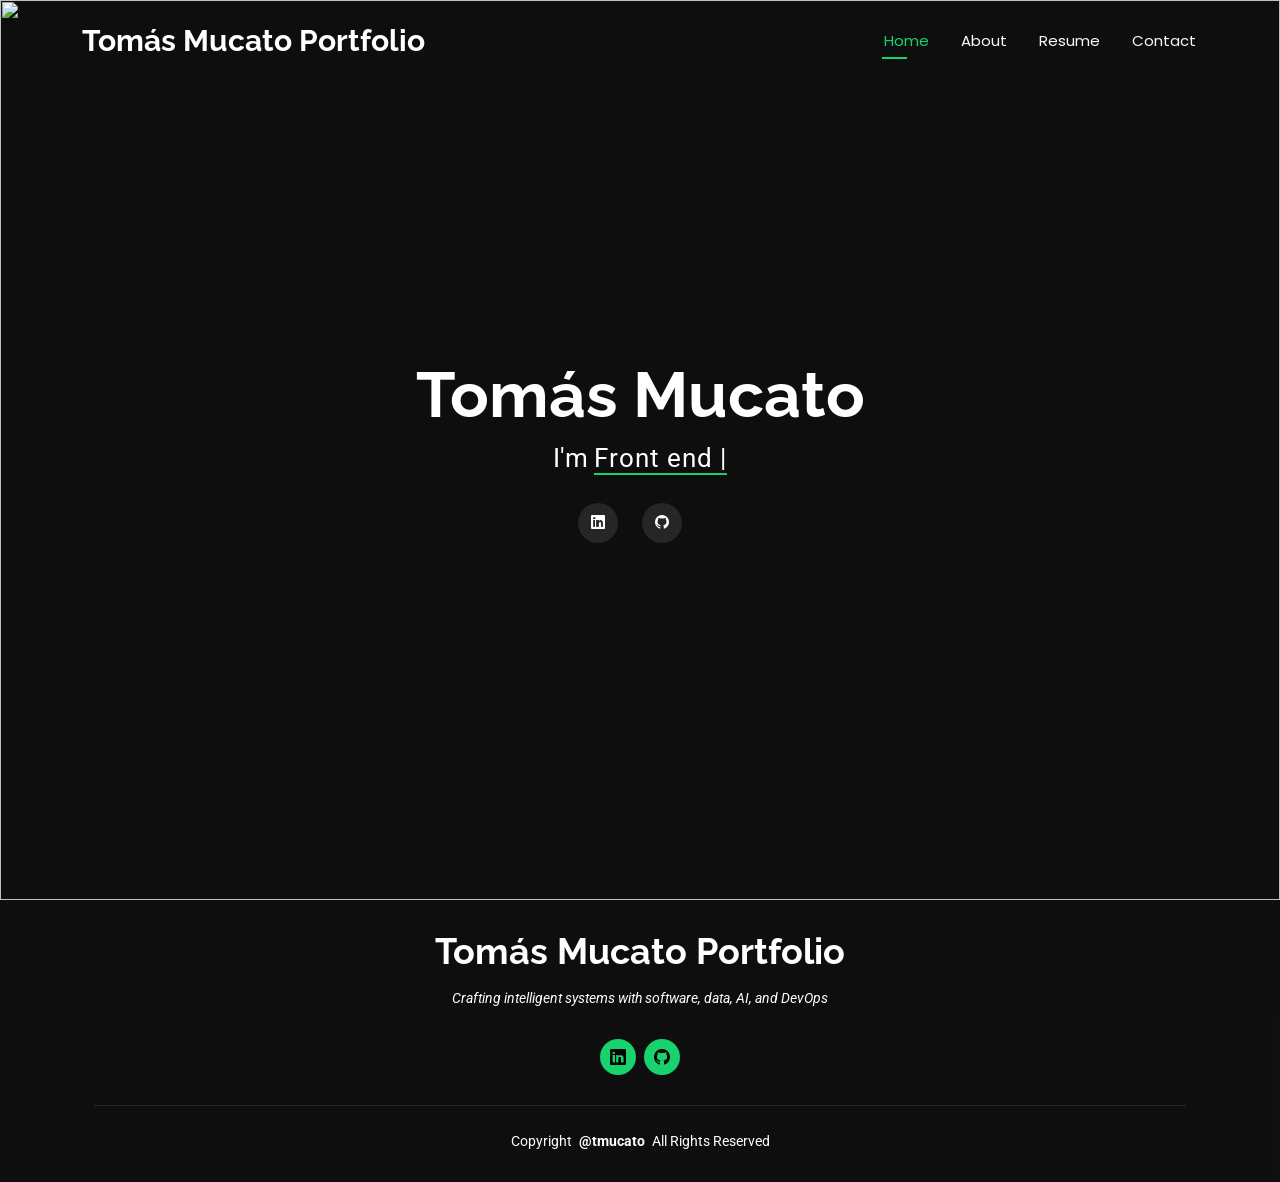
==== index.html @ 00f60d34 "firtcommit tmucato portifolio" ====
<!DOCTYPE html>
<html lang="en">

<head>
  <meta charset="utf-8">
  <meta content="width=device-width, initial-scale=1.0" name="viewport">
  <title>Tomás Mucato Portfolio</title>
  <meta name="description" content="">
  <meta name="keywords" content="">

  
  <link href="assets/img/favicon.png" rel="icon">
  <link href="assets/img/apple-touch-icon.png" rel="apple-touch-icon">

  <!-- Fonts -->
  <link href="https://fonts.googleapis.com" rel="preconnect">
  <link href="https://fonts.gstatic.com" rel="preconnect" crossorigin>
  <link href="https://fonts.googleapis.com/css2?family=Roboto:ital,wght@0,100;0,300;0,400;0,500;0,700;0,900;1,100;1,300;1,400;1,500;1,700;1,900&family=Poppins:ital,wght@0,100;0,200;0,300;0,400;0,500;0,600;0,700;0,800;0,900;1,100;1,200;1,300;1,400;1,500;1,600;1,700;1,800;1,900&family=Raleway:ital,wght@0,100;0,200;0,300;0,400;0,500;0,600;0,700;0,800;0,900;1,100;1,200;1,300;1,400;1,500;1,600;1,700;1,800;1,900&display=swap" rel="stylesheet">

  
  <link href="assets/vendor/bootstrap/css/bootstrap.min.css" rel="stylesheet">
  <link href="assets/vendor/bootstrap-icons/bootstrap-icons.css" rel="stylesheet">
  <link href="assets/vendor/aos/aos.css" rel="stylesheet">
  <link href="assets/vendor/swiper/swiper-bundle.min.css" rel="stylesheet">
  <link href="assets/vendor/glightbox/css/glightbox.min.css" rel="stylesheet">

  
  <link href="assets/css/main.css" rel="stylesheet">

</head>

<body class="index-page">

  <header id="header" class="header d-flex align-items-center fixed-top">
    <div class="container-fluid container-xl position-relative d-flex align-items-center justify-content-between">

      <a href="index.html" class="logo d-flex align-items-center">
        
        <h1 class="sitename">Tomás Mucato Portfolio</h1>
      </a>

      <nav id="navmenu" class="navmenu">
        <ul>
          <li><a href="index.html" class="active">Home</a></li>
          <li><a href="about.html">About</a></li>
          <li><a href="resume.html">Resume</a></li>
          
          <li><a href="contact.html">Contact</a></li>
        </ul>
        <i class="mobile-nav-toggle d-xl-none bi bi-list"></i>
      </nav>

    </div>
  </header>

  <main class="main">

    <section id="hero" class="hero section dark-background">

      <img src="assets/img/hero-bg.jpg" alt="" data-aos="fade-in">

      <div class="container text-center" data-aos="zoom-out" data-aos-delay="100">
        <h2>Tomás Mucato</h2>
        <p>I'm <span class="typed" data-typed-items="Front end Developer,Software and Data Engineer, Data Analyst, AI and ML Engineer"></span><span class="typed-cursor typed-cursor--blink"></span></p>
        <div class="social-links">
          <a href="https://www.linkedin.com/in/tomas-mucato-898075a0/"><i class="bi bi-linkedin"></i></a>
          <a href="https://github.com/tmucato"><i class="bi bi-github"></i></a>
        </div>
      </div>

    </section>

  </main>

  <footer id="footer" class="footer dark-background">
    <div class="container">
      <h3 class="sitename">Tomás Mucato Portfolio</h3>
      <p>Crafting intelligent systems with software, data, AI, and DevOps</p>
      <div class="social-links d-flex justify-content-center">
        <a href="https://www.linkedin.com/in/tomas-mucato-898075a0/"><i class="bi bi-linkedin"></i></a>
        <a href="https://github.com/tmucato"><i class="bi bi-github"></i></a>
      </div>
      <div class="container">
        <div class="copyright">
          <span>Copyright</span> <strong class="px-1 sitename">@tmucato</strong> <span>All Rights Reserved</span>
        </div>
      </div>
    </div>
  </footer>

  
  <a href="#" id="scroll-top" class="scroll-top d-flex align-items-center justify-content-center"><i class="bi bi-arrow-up-short"></i></a>

  
  <div id="preloader"></div>

  
  <script src="assets/vendor/bootstrap/js/bootstrap.bundle.min.js"></script>
  <script src="assets/vendor/php-email-form/validate.js"></script>
  <script src="assets/vendor/aos/aos.js"></script>
  <script src="assets/vendor/typed.js/typed.umd.js"></script>
  <script src="assets/vendor/purecounter/purecounter_vanilla.js"></script>
  <script src="assets/vendor/waypoints/noframework.waypoints.js"></script>
  <script src="assets/vendor/swiper/swiper-bundle.min.js"></script>
  <script src="assets/vendor/glightbox/js/glightbox.min.js"></script>
  <script src="assets/vendor/imagesloaded/imagesloaded.pkgd.min.js"></script>
  <script src="assets/vendor/isotope-layout/isotope.pkgd.min.js"></script>

  
  <script src="assets/js/main.js"></script>

</body>

</html>
---- assets/css/main.css ----
/* Fonts */
:root {
  --default-font: "Roboto",  system-ui, -apple-system, "Segoe UI", Roboto, "Helvetica Neue", Arial, "Noto Sans", "Liberation Sans", sans-serif, "Apple Color Emoji", "Segoe UI Emoji", "Segoe UI Symbol", "Noto Color Emoji";
  --heading-font: "Raleway",  sans-serif;
  --nav-font: "Poppins",  sans-serif;
}

 
:root { 
  --background-color: #000000;
  --default-color: #fafafa;
  --heading-color: #ffffff;
  --accent-color: #18d26e;
  --surface-color: #1a1a1a;
  --contrast-color: #000000;
}

 
:root {
  --nav-color: #fafafa;
  --nav-hover-color: #18d26e;
  --nav-mobile-background-color: #1a1a1a;
  --nav-dropdown-background-color: #1a1a1a;
  --nav-dropdown-color: #fafafa;
  --nav-dropdown-hover-color: #18d26e;
}

 

.light-background {
  --background-color: #1a1a1a;
  --surface-color: #343434;
}

.dark-background {
  --background-color: rgba(15, 15, 15, 0.975);
  --default-color: #ffffff;
  --heading-color: #ffffff;
  --surface-color: #292929f9;
  --contrast-color: #000000;
}

 
:root {
  scroll-behavior: smooth;
}

 
body {
  color: var(--default-color);
  background-color: var(--background-color);
  font-family: var(--default-font);
}

a {
  color: var(--accent-color);
  text-decoration: none;
  transition: 0.3s;
}

a:hover {
  color: color-mix(in srgb, var(--accent-color), transparent 25%);
  text-decoration: none;
}

h1,
h2,
h3,
h4,
h5,
h6 {
  color: var(--heading-color);
  font-family: var(--heading-font);
}

 
.php-email-form .error-message {
  display: none;
  background: #df1529;
  color: #ffffff;
  text-align: left;
  padding: 15px;
  margin-bottom: 24px;
  font-weight: 600;
}

.php-email-form .sent-message {
  display: none;
  color: #ffffff;
  background: #059652;
  text-align: center;
  padding: 15px;
  margin-bottom: 24px;
  font-weight: 600;
}

.php-email-form .loading {
  display: none;
  background: var(--surface-color);
  text-align: center;
  padding: 15px;
  margin-bottom: 24px;
}

.php-email-form .loading:before {
  content: "";
  display: inline-block;
  border-radius: 50%;
  width: 24px;
  height: 24px;
  margin: 0 10px -6px 0;
  border: 3px solid var(--accent-color);
  border-top-color: var(--surface-color);
  animation: php-email-form-loading 1s linear infinite;
}

@keyframes php-email-form-loading {
  0% {
    transform: rotate(0deg);
  }

  100% {
    transform: rotate(360deg);
  }
}

 
.header {
  --background-color: rgba(0, 0, 0, 0);
  color: var(--default-color);
  background-color: var(--background-color);
  padding: 15px 0;
  transition: all 0.5s;
  z-index: 997;
}

.header .logo {
  line-height: 1;
}

.header .logo img {
  max-height: 32px;
  margin-right: 8px;
}

.header .logo h1 {
  font-size: 30px;
  margin: 0;
  font-weight: 700;
  color: var(--heading-color);
}

.scrolled .header {
  box-shadow: 0px 0 18px rgba(0, 0, 0, 0.1);
}

 
.scrolled .header {
  --background-color: rgba(0, 0, 0, 0.8);
}

 
 
@media (min-width: 1200px) {
  .navmenu {
    padding: 0;
  }

  .navmenu ul {
    margin: 0;
    padding: 0;
    display: flex;
    list-style: none;
    align-items: center;
  }

  .navmenu li {
    position: relative;
  }

  .navmenu>ul>li {
    white-space: nowrap;
    padding: 15px 14px;
  }

  .navmenu>ul>li:last-child {
    padding-right: 0;
  }

  .navmenu a,
  .navmenu a:focus {
    color: var(--nav-color);
    font-size: 15px;
    padding: 0 2px;
    font-family: var(--nav-font);
    font-weight: 400;
    display: flex;
    align-items: center;
    justify-content: space-between;
    white-space: nowrap;
    transition: 0.3s;
    position: relative;
  }

  .navmenu a i,
  .navmenu a:focus i {
    font-size: 12px;
    line-height: 0;
    margin-left: 5px;
    transition: 0.3s;
  }

  .navmenu>ul>li>a:before {
    content: "";
    position: absolute;
    height: 2px;
    bottom: -6px;
    left: 0;
    background-color: var(--nav-hover-color);
    visibility: hidden;
    width: 0px;
    transition: all 0.3s ease-in-out 0s;
  }

  .navmenu a:hover:before,
  .navmenu li:hover>a:before,
  .navmenu .active:before {
    visibility: visible;
    width: 25px;
  }

  .navmenu li:hover>a,
  .navmenu .active,
  .navmenu .active:focus {
    color: var(--nav-hover-color);
  }

  .navmenu .dropdown ul {
    margin: 0;
    padding: 10px 0;
    background: var(--nav-dropdown-background-color);
    display: block;
    position: absolute;
    visibility: hidden;
    left: 14px;
    top: 130%;
    opacity: 0;
    transition: 0.3s;
    border-radius: 4px;
    z-index: 99;
    box-shadow: 0px 0px 30px rgba(0, 0, 0, 0.1);
  }

  .navmenu .dropdown ul li {
    min-width: 200px;
  }

  .navmenu .dropdown ul a {
    padding: 10px 20px;
    font-size: 15px;
    text-transform: none;
    color: var(--nav-dropdown-color);
  }

  .navmenu .dropdown ul a i {
    font-size: 12px;
  }

  .navmenu .dropdown ul a:hover,
  .navmenu .dropdown ul .active:hover,
  .navmenu .dropdown ul li:hover>a {
    color: var(--nav-dropdown-hover-color);
  }

  .navmenu .dropdown:hover>ul {
    opacity: 1;
    top: 100%;
    visibility: visible;
  }

  .navmenu .dropdown .dropdown ul {
    top: 0;
    left: -90%;
    visibility: hidden;
  }

  .navmenu .dropdown .dropdown:hover>ul {
    opacity: 1;
    top: 0;
    left: -100%;
    visibility: visible;
  }
}

 
@media (max-width: 1199px) {
  .mobile-nav-toggle {
    color: var(--nav-color);
    font-size: 28px;
    line-height: 0;
    margin-right: 10px;
    cursor: pointer;
    transition: color 0.3s;
  }

  .navmenu {
    padding: 0;
    z-index: 9997;
  }

  .navmenu ul {
    display: none;
    list-style: none;
    position: absolute;
    inset: 60px 20px 20px 20px;
    padding: 10px 0;
    margin: 0;
    border-radius: 6px;
    background-color: var(--nav-mobile-background-color);
    border: 1px solid color-mix(in srgb, var(--default-color), transparent 90%);
    box-shadow: none;
    overflow-y: auto;
    transition: 0.3s;
    z-index: 9998;
  }

  .navmenu a,
  .navmenu a:focus {
    color: var(--nav-dropdown-color);
    padding: 10px 20px;
    font-family: var(--nav-font);
    font-size: 17px;
    font-weight: 500;
    display: flex;
    align-items: center;
    justify-content: space-between;
    white-space: nowrap;
    transition: 0.3s;
  }

  .navmenu a i,
  .navmenu a:focus i {
    font-size: 12px;
    line-height: 0;
    margin-left: 5px;
    width: 30px;
    height: 30px;
    display: flex;
    align-items: center;
    justify-content: center;
    border-radius: 50%;
    transition: 0.3s;
    background-color: color-mix(in srgb, var(--accent-color), transparent 90%);
  }

  .navmenu a i:hover,
  .navmenu a:focus i:hover {
    background-color: var(--accent-color);
    color: var(--contrast-color);
  }

  .navmenu a:hover,
  .navmenu .active,
  .navmenu .active:focus {
    color: var(--nav-dropdown-hover-color);
  }

  .navmenu .active i,
  .navmenu .active:focus i {
    background-color: var(--accent-color);
    color: var(--contrast-color);
    transform: rotate(180deg);
  }

  .navmenu .dropdown ul {
    position: static;
    display: none;
    z-index: 99;
    padding: 10px 0;
    margin: 10px 20px;
    background-color: var(--nav-dropdown-background-color);
    transition: all 0.5s ease-in-out;
  }

  .navmenu .dropdown ul ul {
    background-color: rgba(33, 37, 41, 0.1);
  }

  .navmenu .dropdown>.dropdown-active {
    display: block;
    background-color: rgba(33, 37, 41, 0.03);
  }

  .mobile-nav-active {
    overflow: hidden;
  }

  .mobile-nav-active .mobile-nav-toggle {
    color: #fff;
    position: absolute;
    font-size: 32px;
    top: 15px;
    right: 15px;
    margin-right: 0;
    z-index: 9999;
  }

  .mobile-nav-active .navmenu {
    position: fixed;
    overflow: hidden;
    inset: 0;
    background: rgba(33, 37, 41, 0.8);
    transition: 0.3s;
  }

  .mobile-nav-active .navmenu>ul {
    display: block;
  }
}

 
.footer {
  color: var(--default-color);
  background-color: var(--background-color);
  font-size: 14px;
  text-align: center;
  padding: 30px 0;
  position: relative;
}

.footer h3 {
  font-size: 36px;
  font-weight: 700;
  position: relative;
  padding: 0;
  margin: 0 0 15px 0;
}

.footer p {
  font-size: 15;
  font-style: italic;
  padding: 0;
  margin: 0 0 30px 0;
}

.footer .social-links {
  margin: 0 0 30px 0;
}

.footer .social-links a {
  font-size: 16px;
  display: flex;
  align-items: center;
  justify-content: center;
  background: var(--accent-color);
  color: var(--contrast-color);
  line-height: 1;
  margin: 0 4px;
  border-radius: 50%;
  text-align: center;
  width: 36px;
  height: 36px;
  transition: 0.3s;
}

.footer .social-links a:hover {
  background: color-mix(in srgb, var(--accent-color), transparent 20%);
  text-decoration: none;
}

.footer .copyright {
  padding-top: 25px;
  border-top: 1px solid color-mix(in srgb, var(--default-color), transparent 90%);
}

.footer .credits {
  font-size: 13px;
  padding-top: 5px;
}

 
#preloader {
  position: fixed;
  inset: 0;
  z-index: 999999;
  overflow: hidden;
  background: var(--background-color);
  transition: all 0.6s ease-out;
}

#preloader:before {
  content: "";
  position: fixed;
  top: calc(50% - 30px);
  left: calc(50% - 30px);
  border: 6px solid #ffffff;
  border-color: var(--accent-color) transparent var(--accent-color) transparent;
  border-radius: 50%;
  width: 60px;
  height: 60px;
  animation: animate-preloader 1.5s linear infinite;
}

@keyframes animate-preloader {
  0% {
    transform: rotate(0deg);
  }

  100% {
    transform: rotate(360deg);
  }
}

 
.scroll-top {
  position: fixed;
  visibility: hidden;
  opacity: 0;
  right: 15px;
  bottom: -15px;
  z-index: 99999;
  background-color: var(--accent-color);
  width: 44px;
  height: 44px;
  border-radius: 50px;
  transition: all 0.4s;
}

.scroll-top i {
  font-size: 24px;
  color: var(--contrast-color);
  line-height: 0;
}

.scroll-top:hover {
  background-color: color-mix(in srgb, var(--accent-color), transparent 20%);
  color: var(--contrast-color);
}

.scroll-top.active {
  visibility: visible;
  opacity: 1;
  bottom: 15px;
}

 
@media screen and (max-width: 768px) {
  [data-aos-delay] {
    transition-delay: 0 !important;
  }
}

 
.page-title {
  color: var(--default-color);
  background-color: var(--background-color);
  position: relative;
}

.page-title .heading {
  padding: 160px 0 80px 0;
  border-top: 1px solid color-mix(in srgb, var(--default-color), transparent 90%);
}

.page-title .heading h1 {
  font-size: 38px;
  font-weight: 700;
}

.page-title nav {
  background-color: color-mix(in srgb, var(--default-color), transparent 90%);
  padding: 20px 0;
}

.page-title nav ol {
  display: flex;
  flex-wrap: wrap;
  list-style: none;
  margin: 0;
  font-size: 16px;
  font-weight: 600;
}

.page-title nav ol li+li {
  padding-left: 10px;
}

.page-title nav ol li+li::before {
  content: "/";
  display: inline-block;
  padding-right: 10px;
  color: color-mix(in srgb, var(--default-color), transparent 70%);
}

 
section,
.section {
  color: var(--default-color);
  background-color: var(--background-color);
  padding: 60px 0;
  scroll-margin-top: 100px;
  overflow: clip;
}

@media (max-width: 1199px) {

  section,
  .section {
    scroll-margin-top: 66px;
  }
}

 
.section-title {
  padding-bottom: 60px;
  position: relative;
}

.section-title h2 {
  font-size: 14px;
  font-weight: 500;
  padding: 0;
  line-height: 1px;
  margin: 0;
  letter-spacing: 1.5px;
  text-transform: uppercase;
  color: color-mix(in srgb, var(--default-color), transparent 50%);
  position: relative;
}

.section-title h2::after {
  content: "";
  width: 120px;
  height: 1px;
  display: inline-block;
  background: var(--accent-color);
  margin: 4px 10px;
}

.section-title div {
  color: var(--heading-color);
  margin: 0;
  margin: 0;
  font-size: 28px;
  font-weight: 700;
  text-transform: uppercase;
  font-family: var(--heading-font);
}

 
.hero {
  width: 100%;
  min-height: 100vh;
  position: relative;
  padding: 80px 0;
  display: flex;
  align-items: center;
  justify-content: center;
}

.hero img {
  position: absolute;
  inset: 0;
  display: block;
  width: 100%;
  height: 100%;
  object-fit: cover;
  z-index: 1;
}

.hero .container {
  position: relative;
  z-index: 3;
}

.hero h2 {
  margin: 0;
  font-size: 64px;
  font-weight: 700;
}

.hero p {
  margin: 5px 0 0 0;
  font-size: 26px;
}

.hero p span {
  letter-spacing: 1px;
  border-bottom: 2px solid var(--accent-color);
}

.hero .social-links {
  margin-top: 25px;
}

.hero .social-links a {
  background-color: color-mix(in srgb, var(--default-color), transparent 90%);
  color: var(--default-color);
  font-size: 14px;
  width: 40px;
  height: 40px;
  border-radius: 50px;
  display: inline-flex;
  align-items: center;
  justify-content: center;
  margin-right: 20px;
  transition: 0.3s;
}

.hero .social-links a:hover {
  background-color: var(--accent-color);
}

@media (max-width: 768px) {
  .hero h2 {
    font-size: 32px;
  }

  .hero p {
    font-size: 20px;
  }
}

 
.about .content h2 {
  font-weight: 700;
  font-size: 24px;
}

.about .content ul {
  list-style: none;
  padding: 0;
}

.about .content ul li {
  margin-bottom: 20px;
  display: flex;
  align-items: center;
}

.about .content ul strong {
  margin-right: 10px;
}

.about .content ul i {
  font-size: 16px;
  margin-right: 5px;
  color: var(--accent-color);
  line-height: 0;
}

 
.stats i {
  background-color: var(--surface-color);
  color: var(--accent-color);
  box-shadow: 0px 2px 25px rgba(0, 0, 0, 0.1);
  width: 54px;
  height: 54px;
  font-size: 24px;
  border-radius: 50px;
  border: 2px solid var(--background-color);
  display: inline-flex;
  align-items: center;
  justify-content: center;
  position: relative;
  z-index: 1;
}

.stats .stats-item {
  background-color: var(--surface-color);
  margin-top: -27px;
  padding: 30px 30px 25px 30px;
  width: 100%;
  position: relative;
  text-align: center;
  box-shadow: 0px 2px 35px rgba(0, 0, 0, 0.1);
  border-radius: 4px;
  z-index: 0;
}

.stats .stats-item span {
  font-size: 36px;
  display: block;
  font-weight: 700;
  color: color-mix(in srgb, var(--default-color), transparent 20%);
}

.stats .stats-item p {
  padding: 0;
  margin: 0;
  font-family: var(--heading-font);
  font-size: 16px;
}

 
.skills .progress {
  height: 60px;
  display: block;
  background: none;
  border-radius: 0;
}

.skills .progress .skill {
  color: var(--heading-color);
  padding: 0;
  margin: 0 0 6px 0;
  text-transform: uppercase;
  display: block;
  font-weight: 600;
  font-family: var(--heading-font);
}

.skills .progress .skill .val {
  float: right;
  font-style: normal;
}

.skills .progress-bar-wrap {
  background: color-mix(in srgb, var(--default-color), transparent 90%);
  height: 10px;
}

.skills .progress-bar {
  width: 1px;
  height: 10px;
  transition: 0.9s;
  background-color: var(--accent-color);
}

 
.interests .features-item {
  background-color: var(--surface-color);
  display: flex;
  align-items: center;
  padding: 20px;
  transition: 0.3s;
  border: 1px solid color-mix(in srgb, var(--default-color), transparent 90%);
  position: relative;
}

.interests .features-item i {
  font-size: 32px;
  padding-right: 10px;
  line-height: 0;
}

.interests .features-item h3 {
  font-weight: 700;
  margin: 0;
  padding: 0;
  line-height: 1;
  font-size: 16px;
}

.interests .features-item h3 a {
  color: var(--heading-color);
  transition: 0.3s;
}

.interests .features-item:hover {
  border-color: var(--accent-color);
}

.interests .features-item:hover h3 a {
  color: var(--accent-color);
}

 
.testimonials .testimonials-carousel,
.testimonials .testimonials-slider {
  overflow: hidden;
}

.testimonials .testimonial-item {
  box-sizing: content-box;
  min-height: 320px;
}

.testimonials .testimonial-item .testimonial-img {
  width: 90px;
  border-radius: 50%;
  margin: -40px 0 0 40px;
  position: relative;
  z-index: 2;
  border: 6px solid var(--background-color);
}

.testimonials .testimonial-item h3 {
  font-size: 18px;
  font-weight: bold;
  margin: 10px 0 5px 45px;
}

.testimonials .testimonial-item h4 {
  font-size: 14px;
  color: color-mix(in srgb, var(--default-color), transparent 20%);
  margin: 0 0 0 45px;
}

.testimonials .testimonial-item .quote-icon-left,
.testimonials .testimonial-item .quote-icon-right {
  color: color-mix(in srgb, var(--accent-color), transparent 50%);
  font-size: 26px;
  line-height: 0;
}

.testimonials .testimonial-item .quote-icon-left {
  display: inline-block;
  left: -5px;
  position: relative;
}

.testimonials .testimonial-item .quote-icon-right {
  display: inline-block;
  right: -5px;
  position: relative;
  top: 10px;
  transform: scale(-1, -1);
}

.testimonials .testimonial-item p {
  font-style: italic;
  margin: 0 15px 0 15px;
  padding: 20px 20px 60px 20px;
  background: var(--surface-color);
  border-radius: 6px;
  position: relative;
  z-index: 1;
}

.testimonials .swiper-wrapper {
  height: auto;
}

.testimonials .swiper-pagination {
  margin-top: 20px;
  position: relative;
}

.testimonials .swiper-pagination .swiper-pagination-bullet {
  width: 12px;
  height: 12px;
  background-color: var(--background-color);
  opacity: 1;
  border: 1px solid var(--accent-color);
}

.testimonials .swiper-pagination .swiper-pagination-bullet-active {
  background-color: var(--accent-color);
}

 
.resume .resume-title {
  color: var(--heading-color);
  font-size: 26px;
  font-weight: 700;
  margin-top: 20px;
  margin-bottom: 20px;
}

.resume .resume-item {
  padding: 0 0 20px 20px;
  margin-top: -2px;
  border-left: 2px solid var(--accent-color);
  position: relative;
}

.resume .resume-item h4 {
  line-height: 18px;
  font-size: 18px;
  font-weight: 600;
  text-transform: uppercase;
  color: color-mix(in srgb, var(--default-color), transparent 20%);
  margin-bottom: 10px;
}

.resume .resume-item h5 {
  font-size: 16px;
  padding: 5px 15px;
  display: inline-block;
  font-weight: 600;
  margin-bottom: 10px;
}

.resume .resume-item ul {
  padding-left: 20px;
}

.resume .resume-item ul li {
  padding-bottom: 10px;
}

.resume .resume-item:last-child {
  padding-bottom: 0;
}

.resume .resume-item::before {
  content: "";
  position: absolute;
  width: 16px;
  height: 16px;
  border-radius: 50px;
  left: -9px;
  top: 0;
  background: var(--background-color);
  border: 2px solid var(--accent-color);
}

 
.services .service-item {
  background-color: var(--surface-color);
  text-align: center;
  padding: 80px 20px;
  transition: all ease-in-out 0.3s;
  height: 100%;
}

.services .service-item .icon {
  margin: 0 auto;
  width: 64px;
  height: 64px;
  background: var(--accent-color);
  border-radius: 4px;
  display: flex;
  align-items: center;
  justify-content: center;
  margin-bottom: 20px;
  transition: 0.3s;
  transform-style: preserve-3d;
}

.services .service-item .icon i {
  color: var(--contrast-color);
  font-size: 28px;
  transition: ease-in-out 0.3s;
}

.services .service-item .icon::before {
  position: absolute;
  content: "";
  left: -8px;
  top: -8px;
  height: 100%;
  width: 100%;
  background: color-mix(in srgb, var(--accent-color), transparent 80%);
  border-radius: 5px;
  transition: all 0.3s ease-out 0s;
  transform: translateZ(-1px);
}

.services .service-item h3 {
  font-weight: 700;
  margin: 10px 0 15px 0;
  font-size: 22px;
}

.services .service-item p {
  line-height: 24px;
  font-size: 14px;
  margin-bottom: 0;
}

.services .service-item:hover {
  background: var(--accent-color);
  border-color: var(--accent-color);
}

.services .service-item:hover .icon {
  background: var(--surface-color);
}

.services .service-item:hover .icon i {
  color: var(--accent-color);
}

.services .service-item:hover .icon::before {
  background: color-mix(in srgb, var(--background-color), transparent 70%);
}

.services .service-item:hover h3,
.services .service-item:hover p {
  color: var(--contrast-color);
}

 
.service-details .services-list {
  background-color: var(--surface-color);
  padding: 10px 30px;
  border: 1px solid color-mix(in srgb, var(--default-color), transparent 90%);
  margin-bottom: 20px;
}

.service-details .services-list a {
  display: block;
  line-height: 1;
  padding: 8px 0 8px 15px;
  border-left: 3px solid color-mix(in srgb, var(--default-color), transparent 70%);
  margin: 20px 0;
  color: color-mix(in srgb, var(--default-color), transparent 20%);
  transition: 0.3s;
}

.service-details .services-list a.active {
  color: var(--heading-color);
  font-weight: 700;
  border-color: var(--accent-color);
}

.service-details .services-list a:hover {
  border-color: var(--accent-color);
}

.service-details .services-img {
  margin-bottom: 20px;
}

.service-details h3 {
  font-size: 26px;
  font-weight: 700;
}

.service-details h4 {
  font-size: 20px;
  font-weight: 700;
}

.service-details p {
  font-size: 15px;
}

.service-details ul {
  list-style: none;
  padding: 0;
  font-size: 15px;
}

.service-details ul li {
  padding: 5px 0;
  display: flex;
  align-items: center;
}

.service-details ul i {
  font-size: 20px;
  margin-right: 8px;
  color: var(--accent-color);
}

 
.portfolio .portfolio-filters {
  padding: 0;
  margin: 0 auto 20px auto;
  list-style: none;
  text-align: center;
}

.portfolio .portfolio-filters li {
  cursor: pointer;
  display: inline-block;
  padding: 0;
  font-size: 18px;
  font-weight: 500;
  margin: 0 10px;
  line-height: 1;
  margin-bottom: 5px;
  transition: all 0.3s ease-in-out;
}

.portfolio .portfolio-filters li:hover,
.portfolio .portfolio-filters li.filter-active {
  color: var(--accent-color);
}

.portfolio .portfolio-filters li:first-child {
  margin-left: 0;
}

.portfolio .portfolio-filters li:last-child {
  margin-right: 0;
}

@media (max-width: 575px) {
  .portfolio .portfolio-filters li {
    font-size: 14px;
    margin: 0 5px;
  }
}

.portfolio .portfolio-content {
  position: relative;
  overflow: hidden;
}

.portfolio .portfolio-content img {
  transition: 0.3s;
}

.portfolio .portfolio-content .portfolio-info {
  opacity: 0;
  position: absolute;
  inset: 0;
  z-index: 3;
  transition: all ease-in-out 0.3s;
  background: rgba(0, 0, 0, 0.6);
  padding: 15px;
}

.portfolio .portfolio-content .portfolio-info h4 {
  font-size: 14px;
  padding: 5px 10px;
  font-weight: 400;
  color: #ffffff;
  display: inline-block;
  background-color: var(--accent-color);
}

.portfolio .portfolio-content .portfolio-info p {
  position: absolute;
  bottom: 10px;
  text-align: center;
  display: inline-block;
  left: 0;
  right: 0;
  font-size: 16px;
  font-weight: 600;
  color: rgba(255, 255, 255, 0.8);
}

.portfolio .portfolio-content .portfolio-info .preview-link,
.portfolio .portfolio-content .portfolio-info .details-link {
  position: absolute;
  left: calc(50% - 40px);
  font-size: 26px;
  top: calc(50% - 14px);
  color: #fff;
  transition: 0.3s;
  line-height: 1.2;
}

.portfolio .portfolio-content .portfolio-info .preview-link:hover,
.portfolio .portfolio-content .portfolio-info .details-link:hover {
  color: var(--accent-color);
}

.portfolio .portfolio-content .portfolio-info .details-link {
  left: 50%;
  font-size: 34px;
  line-height: 0;
}

.portfolio .portfolio-content:hover .portfolio-info {
  opacity: 1;
}

.portfolio .portfolio-content:hover img {
  transform: scale(1.1);
}

 
.portfolio-details .portfolio-details-slider img {
  width: 100%;
}

.portfolio-details .portfolio-details-slider .swiper-pagination {
  margin-top: 20px;
  position: relative;
}

.portfolio-details .portfolio-details-slider .swiper-pagination .swiper-pagination-bullet {
  width: 12px;
  height: 12px;
  background-color: color-mix(in srgb, var(--default-color), transparent 85%);
  opacity: 1;
}

.portfolio-details .portfolio-details-slider .swiper-pagination .swiper-pagination-bullet-active {
  background-color: var(--accent-color);
}

.portfolio-details .portfolio-info {
  background-color: var(--surface-color);
  padding: 30px;
  box-shadow: 0px 0 30px rgba(0, 0, 0, 0.1);
}

.portfolio-details .portfolio-info h3 {
  font-size: 22px;
  font-weight: 700;
  margin-bottom: 20px;
  padding-bottom: 20px;
  border-bottom: 1px solid color-mix(in srgb, var(--default-color), transparent 85%);
}

.portfolio-details .portfolio-info ul {
  list-style: none;
  padding: 0;
  font-size: 15px;
}

.portfolio-details .portfolio-info ul li+li {
  margin-top: 10px;
}

.portfolio-details .portfolio-description {
  padding-top: 30px;
}

.portfolio-details .portfolio-description h2 {
  font-size: 26px;
  font-weight: 700;
  margin-bottom: 20px;
}

.portfolio-details .portfolio-description p {
  padding: 0;
  color: color-mix(in srgb, var(--default-color), transparent 30%);
}

 
.starter-section {
  
}

 
.contact .info-item {
  box-shadow: 0px 0px 20px rgba(0, 0, 0, 0.1);
  padding: 20px 30px;
}

.contact .info-item .icon {
  color: var(--contrast-color);
  background-color: var(--accent-color);
  width: 56px;
  height: 56px;
  font-size: 24px;
  display: flex;
  justify-content: center;
  align-items: center;
  transition: all 0.3s ease-in-out;
  border-radius: 50%;
  margin-right: 15px;
}

.contact .info-item h3 {
  font-size: 18px;
  font-weight: 700;
  margin: 0 0 2px 0;
}

.contact .info-item p {
  padding: 0;
  margin-bottom: 0;
  font-size: 14px;
}

.contact .info-item .social-links a {
  font-size: 24px;
  display: inline-block;
  line-height: 1;
  margin: 4px 6px 0 0;
  transition: 0.3s;
  color: color-mix(in srgb, var(--default-color), transparent 50%);
}

.contact .info-item .social-links a:hover {
  color: var(--accent-color);
}

.contact .php-email-form {
  box-shadow: 0px 0px 20px rgba(0, 0, 0, 0.1);
  padding: 30px;
  margin-top: 30px;
}

@media (max-width: 575px) {
  .contact .php-email-form {
    padding: 20px;
  }
}

.contact .php-email-form input[type=text],
.contact .php-email-form input[type=email],
.contact .php-email-form textarea {
  color: var(--default-color);
  background-color: color-mix(in srgb, var(--background-color), transparent 50%);
  border-color: color-mix(in srgb, var(--default-color), transparent 80%);
  font-size: 14px;
  padding: 10px 15px;
  box-shadow: none;
  border-radius: 0;
}

.contact .php-email-form input[type=text]:focus,
.contact .php-email-form input[type=email]:focus,
.contact .php-email-form textarea:focus {
  border-color: var(--accent-color);
}

.contact .php-email-form input[type=text]::placeholder,
.contact .php-email-form input[type=email]::placeholder,
.contact .php-email-form textarea::placeholder {
  color: color-mix(in srgb, var(--default-color), transparent 70%);
}

.contact .php-email-form button[type=submit] {
  color: var(--contrast-color);
  background: var(--accent-color);
  border: 0;
  padding: 10px 30px;
  transition: 0.4s;
  border-radius: 50px;
}

.contact .php-email-form button[type=submit]:hover {
  background: color-mix(in srgb, var(--accent-color), transparent 20%);
}
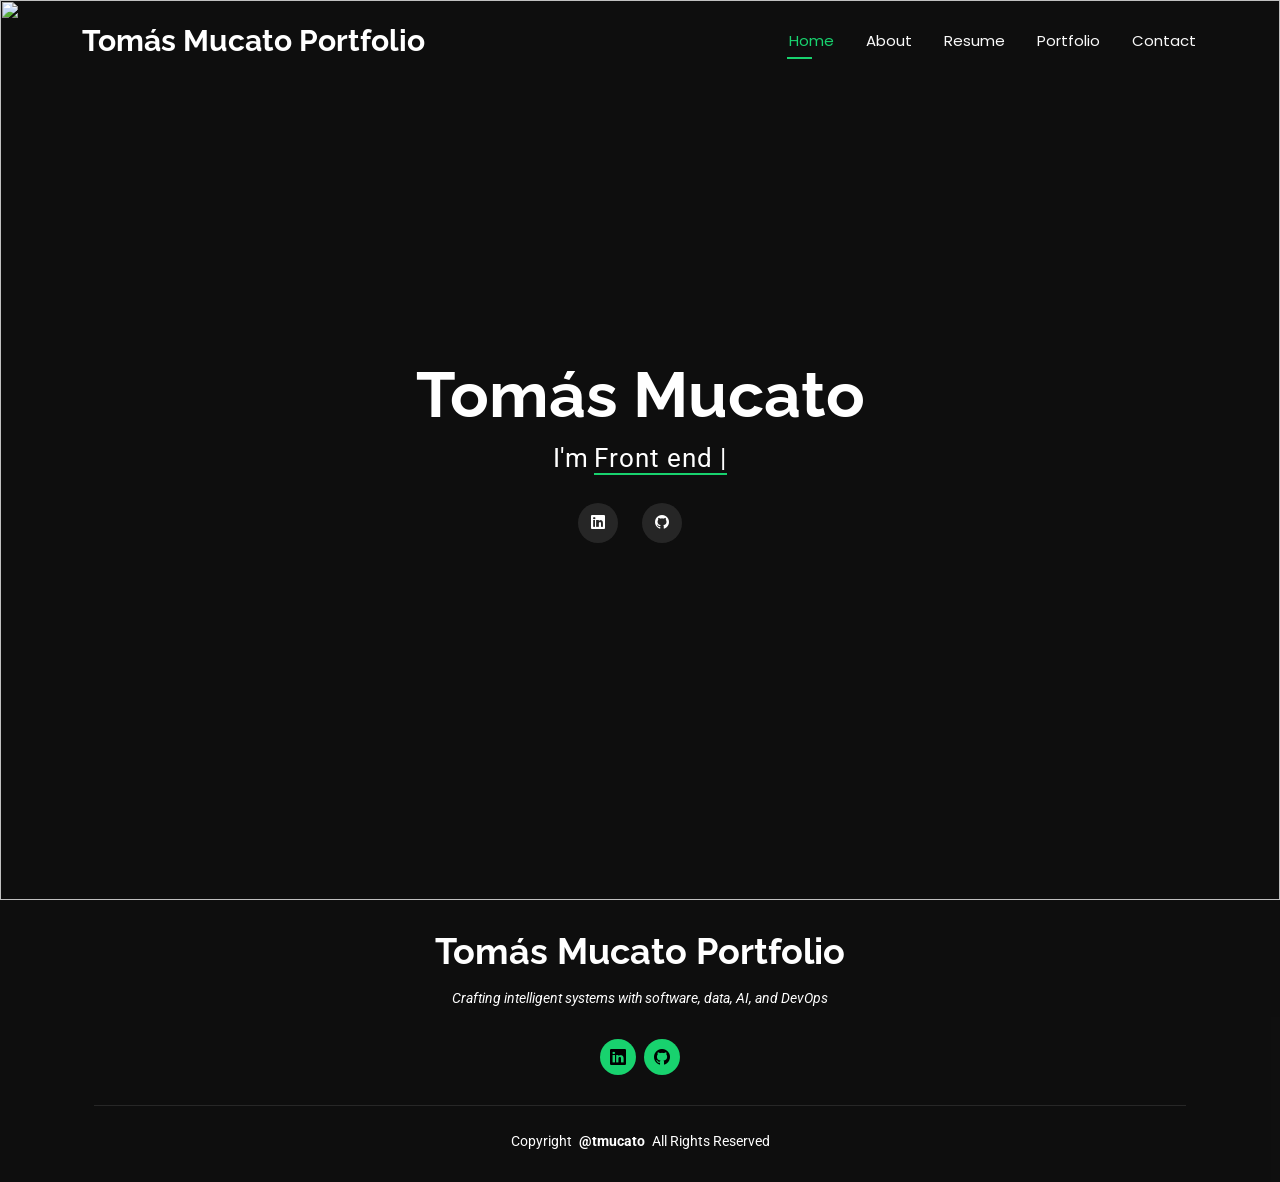
==== commit 46bff56e: "added portfolio pages" ====
--- a/index.html
+++ b/index.html
@@ -44,7 +44,7 @@
           <li><a href="index.html" class="active">Home</a></li>
           <li><a href="about.html">About</a></li>
           <li><a href="resume.html">Resume</a></li>
-          
+          <li><a href="portfolio.html">Portfolio</a></li>
           <li><a href="contact.html">Contact</a></li>
         </ul>
         <i class="mobile-nav-toggle d-xl-none bi bi-list"></i>
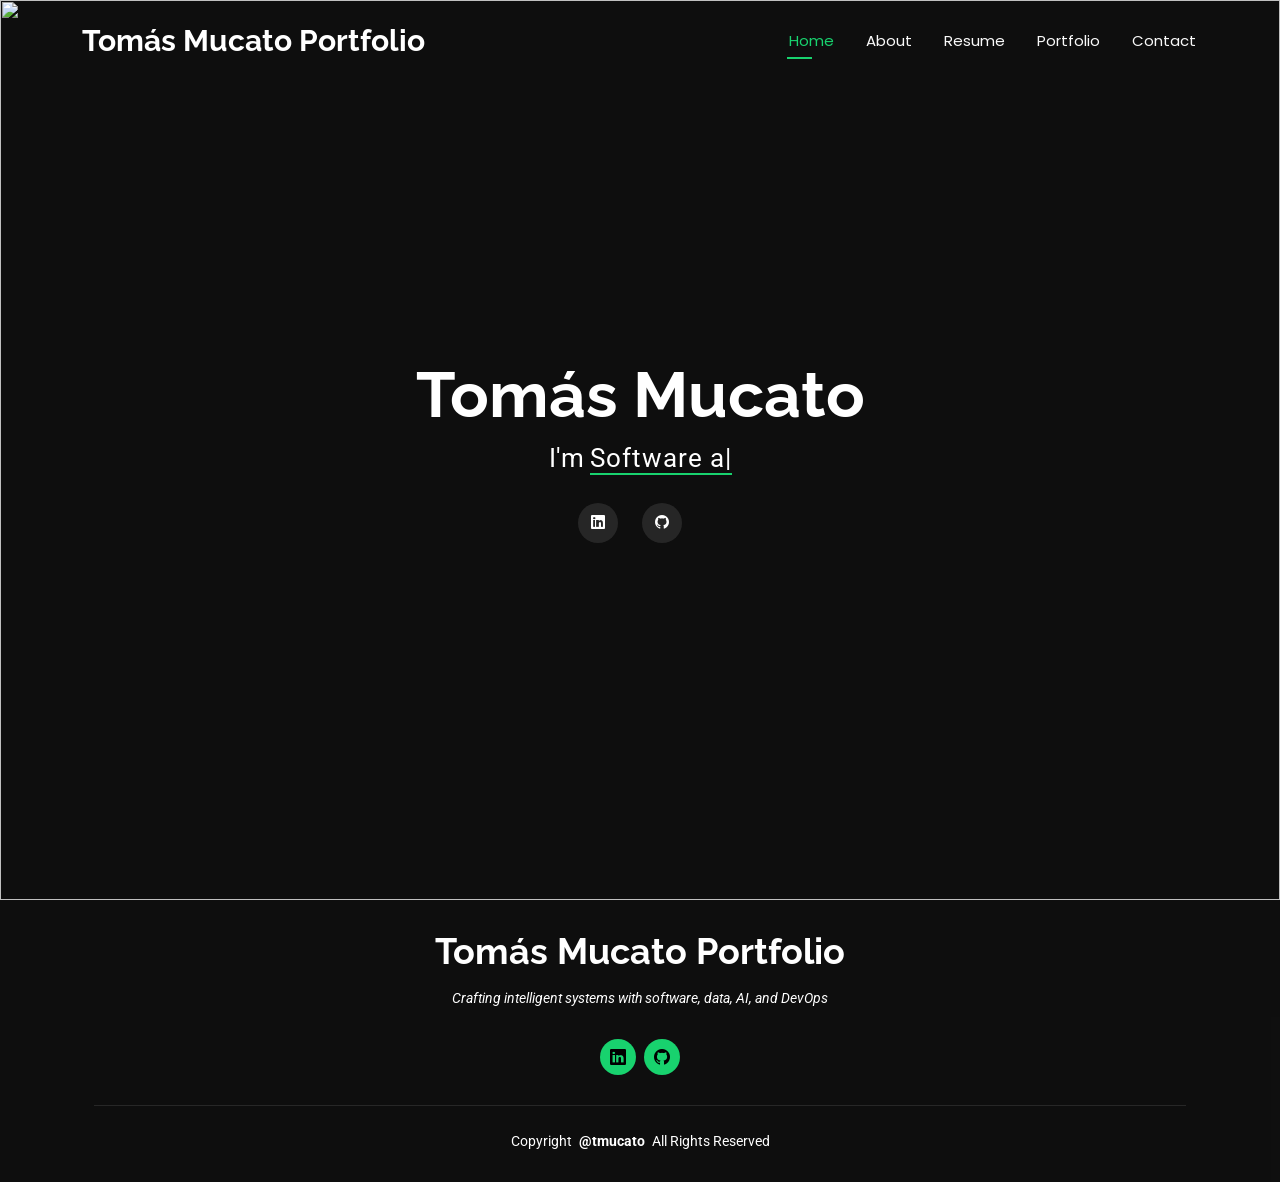
==== commit c26d5b65: "added portfolio pages and images to the project" ====
--- a/index.html
+++ b/index.html
@@ -61,7 +61,7 @@
 
       <div class="container text-center" data-aos="zoom-out" data-aos-delay="100">
         <h2>Tomás Mucato</h2>
-        <p>I'm <span class="typed" data-typed-items="Front end Developer,Software and Data Engineer, Data Analyst, AI and ML Engineer"></span><span class="typed-cursor typed-cursor--blink"></span></p>
+        <p>I'm <span class="typed" data-typed-items="Software and Data Engineer, Frontend Developer, Data Analyst, AI and ML Engineer"></span><span class="typed-cursor typed-cursor--blink"></span></p>
         <div class="social-links">
           <a href="https://www.linkedin.com/in/tomas-mucato-898075a0/"><i class="bi bi-linkedin"></i></a>
           <a href="https://github.com/tmucato"><i class="bi bi-github"></i></a>
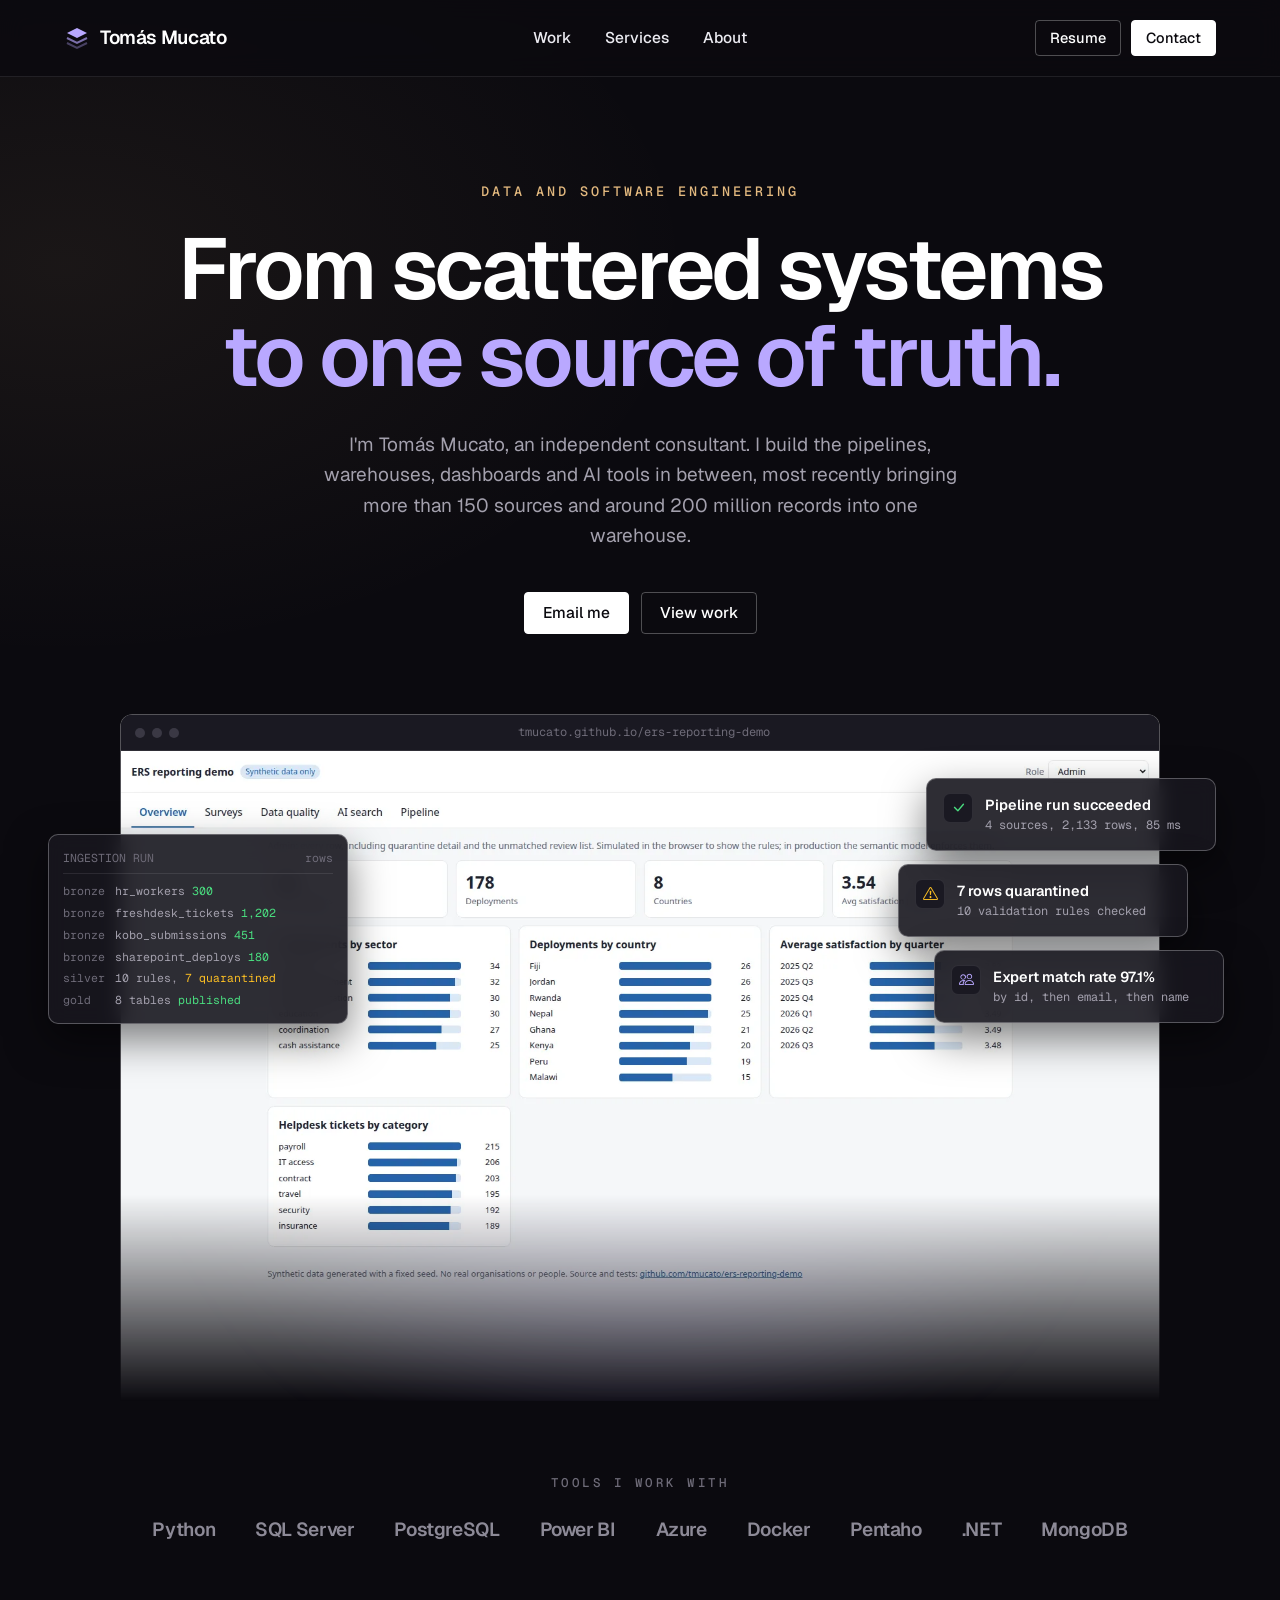
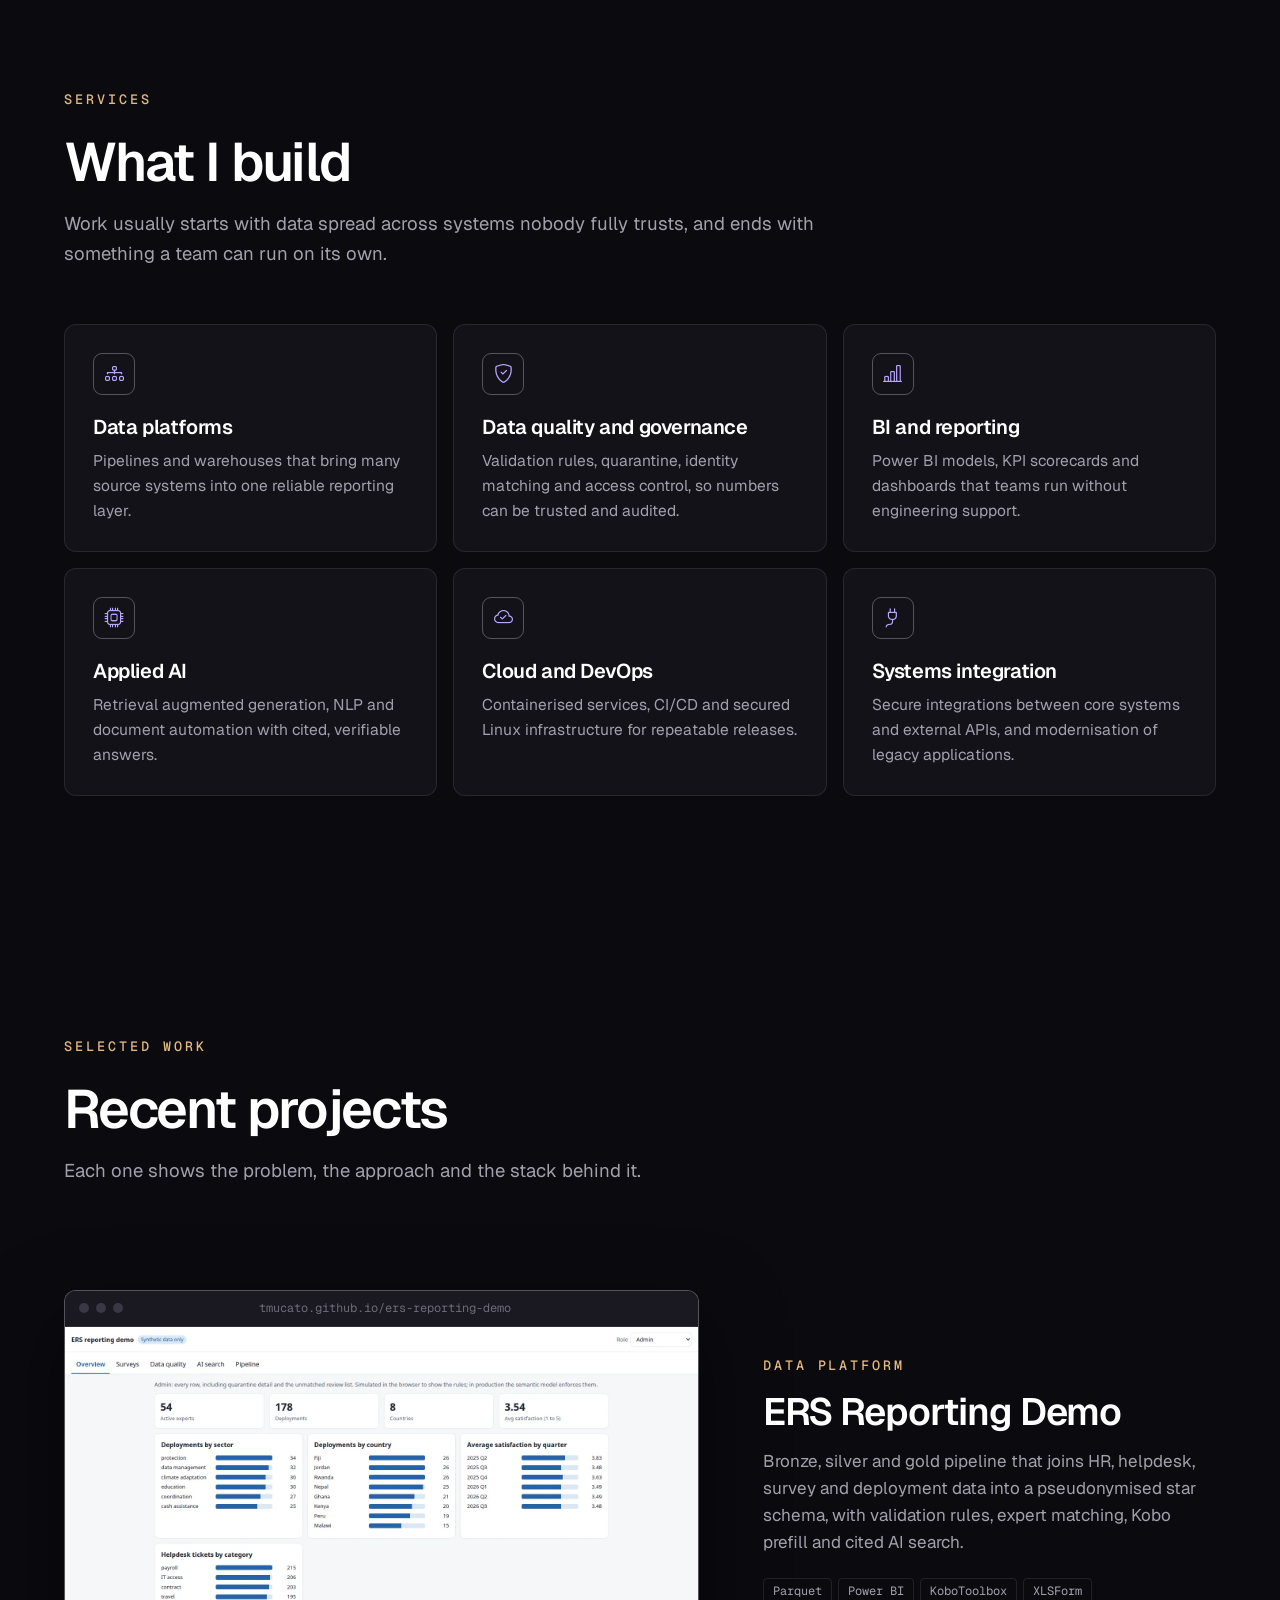
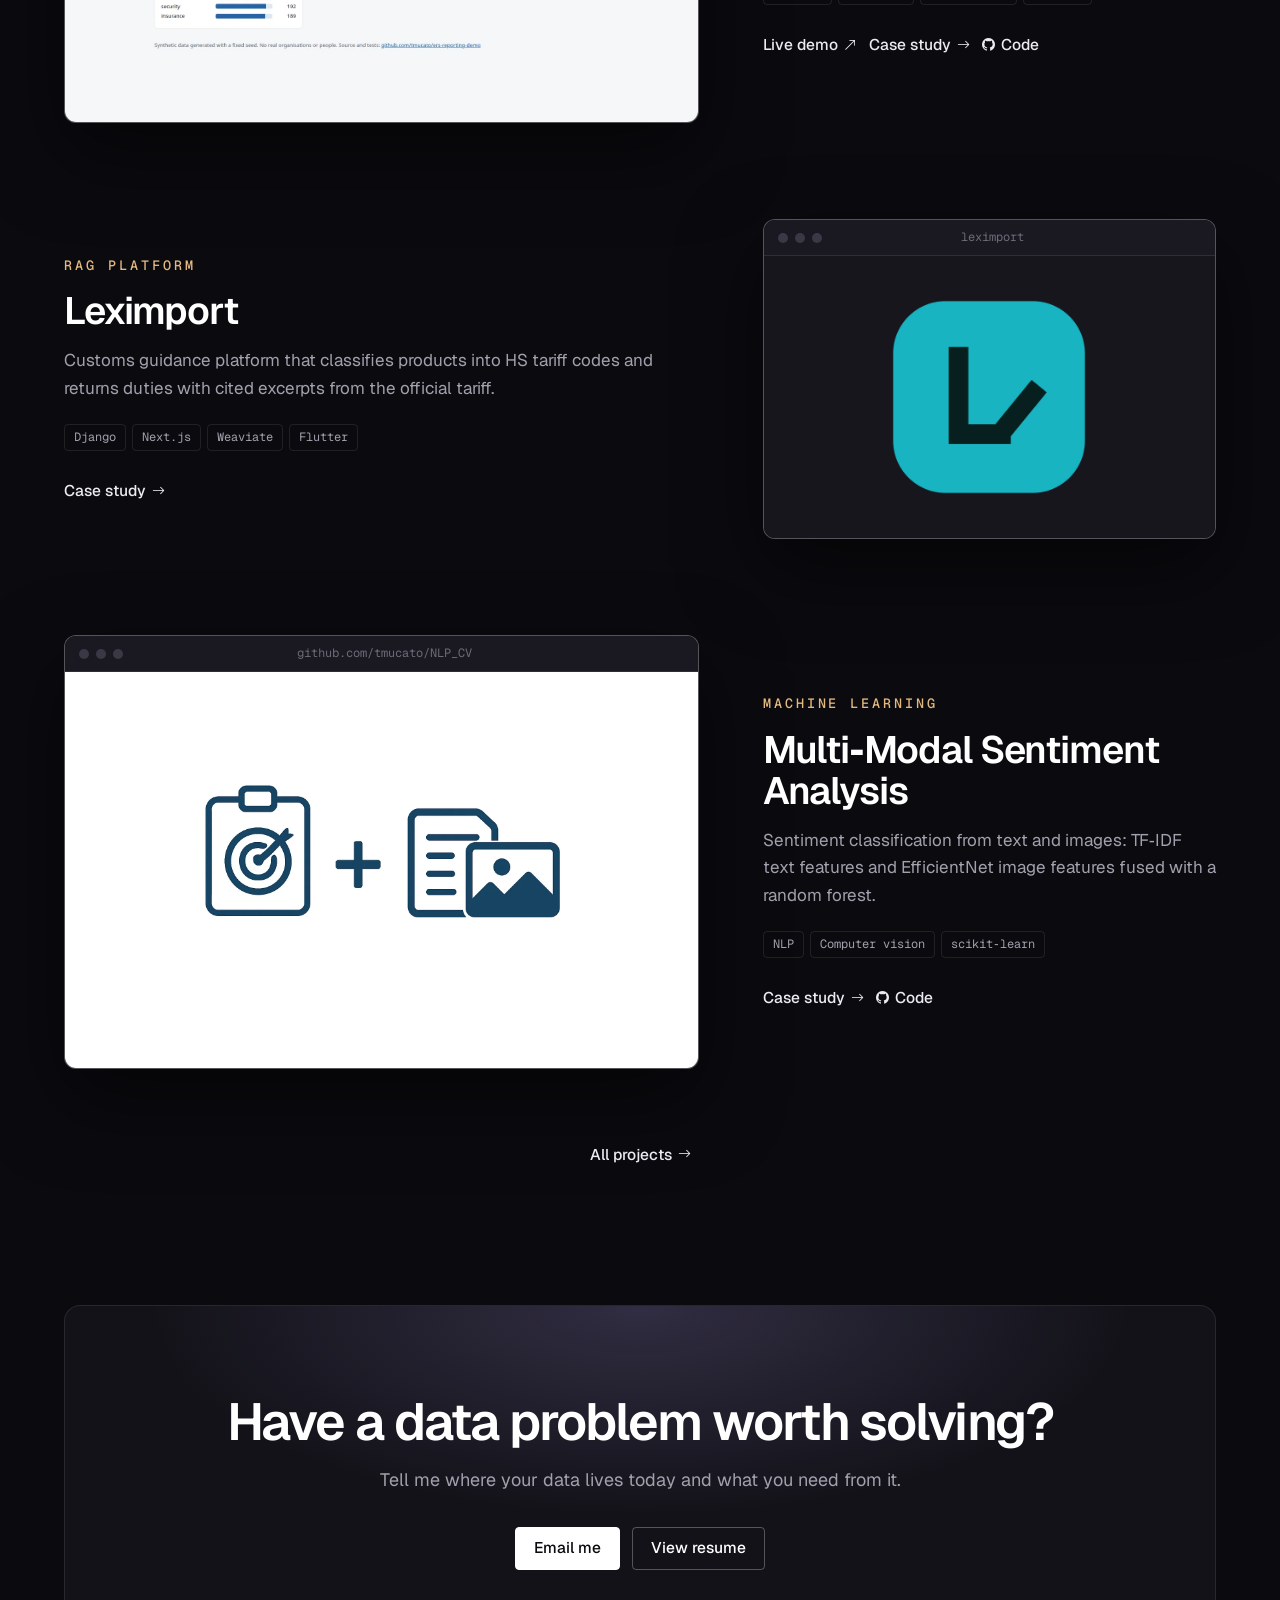
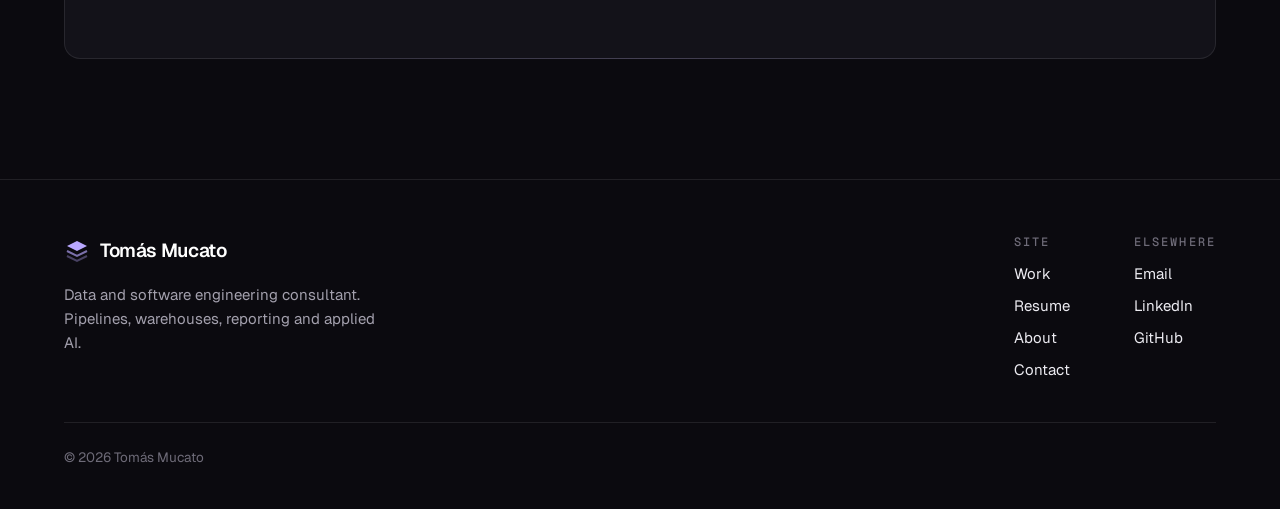
==== commit 085fca75: "feat: redesign portfolio and add ERS Reporting Demo Rebuild every page with a dark, product style la" ====
--- a/index.html
+++ b/index.html
@@ -3,112 +3,234 @@
 
 <head>
   <meta charset="utf-8">
-  <meta content="width=device-width, initial-scale=1.0" name="viewport">
-  <title>Tomás Mucato Portfolio</title>
-  <meta name="description" content="">
-  <meta name="keywords" content="">
-
-  
-  <link href="assets/img/favicon.png" rel="icon">
-  <link href="assets/img/apple-touch-icon.png" rel="apple-touch-icon">
-
-  <!-- Fonts -->
+  <meta name="viewport" content="width=device-width, initial-scale=1">
+  <title>Tomás Mucato | Data and Software Engineering Consultant</title>
+  <meta name="description" content="Tomás Mucato, data and software engineering consultant. Data platforms, reporting, data quality and applied AI.">
+  <meta name="theme-color" content="#0b0a0f">
+  <link href="assets/img/favicon.svg" rel="icon" type="image/svg+xml">
   <link href="https://fonts.googleapis.com" rel="preconnect">
   <link href="https://fonts.gstatic.com" rel="preconnect" crossorigin>
-  <link href="https://fonts.googleapis.com/css2?family=Roboto:ital,wght@0,100;0,300;0,400;0,500;0,700;0,900;1,100;1,300;1,400;1,500;1,700;1,900&family=Poppins:ital,wght@0,100;0,200;0,300;0,400;0,500;0,600;0,700;0,800;0,900;1,100;1,200;1,300;1,400;1,500;1,600;1,700;1,800;1,900&family=Raleway:ital,wght@0,100;0,200;0,300;0,400;0,500;0,600;0,700;0,800;0,900;1,100;1,200;1,300;1,400;1,500;1,600;1,700;1,800;1,900&display=swap" rel="stylesheet">
-
-  
-  <link href="assets/vendor/bootstrap/css/bootstrap.min.css" rel="stylesheet">
+  <link href="https://fonts.googleapis.com/css2?family=Geist:wght@400;500;600;700&family=Geist+Mono:wght@400;500&display=swap" rel="stylesheet">
   <link href="assets/vendor/bootstrap-icons/bootstrap-icons.css" rel="stylesheet">
-  <link href="assets/vendor/aos/aos.css" rel="stylesheet">
-  <link href="assets/vendor/swiper/swiper-bundle.min.css" rel="stylesheet">
-  <link href="assets/vendor/glightbox/css/glightbox.min.css" rel="stylesheet">
-
-  
-  <link href="assets/css/main.css" rel="stylesheet">
-
+  <link href="assets/css/site.css" rel="stylesheet">
 </head>
 
-<body class="index-page">
-
-  <header id="header" class="header d-flex align-items-center fixed-top">
-    <div class="container-fluid container-xl position-relative d-flex align-items-center justify-content-between">
-
-      <a href="index.html" class="logo d-flex align-items-center">
-        
-        <h1 class="sitename">Tomás Mucato Portfolio</h1>
-      </a>
-
-      <nav id="navmenu" class="navmenu">
+<body>
+
+  <header class="site-header">
+    <div class="wrap">
+      <a href="index.html" class="brand"><svg viewBox="0 0 26 26" aria-hidden="true"><path d="M13 3 23 8 13 13 3 8Z" fill="#b9a8ff"/><path d="M3 13l10 5 10-5" stroke="#b9a8ff" stroke-width="2" fill="none" opacity=".65"/><path d="M3 18l10 5 10-5" stroke="#b9a8ff" stroke-width="2" fill="none" opacity=".35"/></svg> Tomás Mucato</a>
+      <nav class="site-nav" aria-label="Main">
+        <a href="portfolio.html">Work</a>
+        <a href="index.html#services">Services</a>
+        <a href="about.html">About</a>
+      </nav>
+      <div class="header-actions">
+        <a href="resume.html" class="btn btn-sm">Resume</a>
+        <a href="contact.html" class="btn btn-sm btn-light">Contact</a>
+      </div>
+      <button class="nav-toggle" type="button" aria-label="Menu" aria-expanded="false"><i class="bi bi-list"></i></button>
+    </div>
+    <nav class="mobile-menu wrap" aria-label="Mobile">
+      <a href="portfolio.html">Work</a>
+      <a href="index.html#services">Services</a>
+      <a href="about.html">About</a>
+      <a href="resume.html">Resume</a>
+      <a href="contact.html">Contact</a>
+    </nav>
+  </header>
+
+  <main>
+
+    <section class="hero">
+      <div class="wrap">
+        <span class="label">Data and software engineering</span>
+        <h1>From scattered systems <span class="accent">to one source of truth.</span></h1>
+        <p class="lede">I'm Tomás Mucato, an independent consultant. I build the pipelines, warehouses, dashboards and AI tools in between, most recently bringing more than 150 sources and around 200 million records into one warehouse.</p>
+        <div class="btn-row">
+          <a href="mailto:tomasmucato@gmail.com" class="btn btn-light">Email me</a>
+          <a href="portfolio.html" class="btn">View work</a>
+        </div>
+
+        <div class="showcase">
+          <div class="run-log" aria-hidden="true">
+            <div class="head"><span>INGESTION RUN</span><span>rows</span></div>
+            <div><span>bronze</span>hr_workers <span class="ok">300</span></div>
+            <div><span>bronze</span>freshdesk_tickets <span class="ok">1,202</span></div>
+            <div><span>bronze</span>kobo_submissions <span class="ok">451</span></div>
+            <div><span>bronze</span>sharepoint_deploys <span class="ok">180</span></div>
+            <div><span>silver</span>10 rules, <span class="warn">7 quarantined</span></div>
+            <div><span>gold&nbsp;&nbsp;</span>8 tables <span class="ok">published</span></div>
+          </div>
+          <div class="browser">
+          <div class="browser-bar"><span></span><span></span><span></span><em>tmucato.github.io/ers-reporting-demo</em></div>
+          <img src="assets/img/portfolio/portfolio-5.webp" alt="ERS Reporting Demo dashboard: experts, deployments by sector and country, satisfaction by quarter">
+        </div>
+          <div class="toast t1" aria-hidden="true"><span class="icon ok"><i class="bi bi-check-lg"></i></span><div><strong>Pipeline run succeeded</strong><small>4 sources, 2,133 rows, 85 ms</small></div></div>
+          <div class="toast t2" aria-hidden="true"><span class="icon warn"><i class="bi bi-exclamation-triangle"></i></span><div><strong>7 rows quarantined</strong><small>10 validation rules checked</small></div></div>
+          <div class="toast t3" aria-hidden="true"><span class="icon accent"><i class="bi bi-people"></i></span><div><strong>Expert match rate 97.1%</strong><small>by id, then email, then name</small></div></div>
+        </div>
+      </div>
+    </section>
+
+    <section class="tools">
+      <div class="wrap">
+        <span class="label">Tools I work with</span>
         <ul>
-          <li><a href="index.html" class="active">Home</a></li>
-          <li><a href="about.html">About</a></li>
-          <li><a href="resume.html">Resume</a></li>
-          <li><a href="portfolio.html">Portfolio</a></li>
-          <li><a href="contact.html">Contact</a></li>
+          <li>Python</li><li>SQL Server</li><li>PostgreSQL</li><li>Power BI</li><li>Azure</li><li>Docker</li><li>Pentaho</li><li>.NET</li><li>MongoDB</li>
         </ul>
-        <i class="mobile-nav-toggle d-xl-none bi bi-list"></i>
-      </nav>
-
-    </div>
-  </header>
-
-  <main class="main">
-
-    <section id="hero" class="hero section dark-background">
-
-      <img src="assets/img/hero-bg.jpg" alt="" data-aos="fade-in">
-
-      <div class="container text-center" data-aos="zoom-out" data-aos-delay="100">
-        <h2>Tomás Mucato</h2>
-        <p>I'm <span class="typed" data-typed-items="Software and Data Engineer, Frontend Developer, Data Analyst, AI and ML Engineer"></span><span class="typed-cursor typed-cursor--blink"></span></p>
-        <div class="social-links">
-          <a href="https://www.linkedin.com/in/tomas-mucato-898075a0/"><i class="bi bi-linkedin"></i></a>
-          <a href="https://github.com/tmucato"><i class="bi bi-github"></i></a>
-        </div>
-      </div>
-
+      </div>
+    </section>
+
+    <section class="section" id="services">
+      <div class="wrap">
+        <div class="section-head">
+          <span class="label">Services</span>
+          <h2>What I build</h2>
+          <p>Work usually starts with data spread across systems nobody fully trusts, and ends with something a team can run on its own.</p>
+        </div>
+        <div class="card-grid">
+        <div class="card service">
+          <div class="icon"><i class="bi bi-diagram-3"></i></div>
+          <h3>Data platforms</h3>
+          <p>Pipelines and warehouses that bring many source systems into one reliable reporting layer.</p>
+        </div>
+        <div class="card service">
+          <div class="icon"><i class="bi bi-shield-check"></i></div>
+          <h3>Data quality and governance</h3>
+          <p>Validation rules, quarantine, identity matching and access control, so numbers can be trusted and audited.</p>
+        </div>
+        <div class="card service">
+          <div class="icon"><i class="bi bi-bar-chart-line"></i></div>
+          <h3>BI and reporting</h3>
+          <p>Power BI models, KPI scorecards and dashboards that teams run without engineering support.</p>
+        </div>
+        <div class="card service">
+          <div class="icon"><i class="bi bi-cpu"></i></div>
+          <h3>Applied AI</h3>
+          <p>Retrieval augmented generation, NLP and document automation with cited, verifiable answers.</p>
+        </div>
+        <div class="card service">
+          <div class="icon"><i class="bi bi-cloud-check"></i></div>
+          <h3>Cloud and DevOps</h3>
+          <p>Containerised services, CI/CD and secured Linux infrastructure for repeatable releases.</p>
+        </div>
+        <div class="card service">
+          <div class="icon"><i class="bi bi-plug"></i></div>
+          <h3>Systems integration</h3>
+          <p>Secure integrations between core systems and external APIs, and modernisation of legacy applications.</p>
+        </div>
+        </div>
+      </div>
+    </section>
+
+    <section class="section" id="work">
+      <div class="wrap">
+        <div class="section-head">
+          <span class="label">Selected work</span>
+          <h2>Recent projects</h2>
+          <p>Each one shows the problem, the approach and the stack behind it.</p>
+        </div>
+      <article class="feature">
+        <div class="feature-media">
+        <div class="browser rounded">
+          <div class="browser-bar"><span></span><span></span><span></span><em>tmucato.github.io/ers-reporting-demo</em></div>
+          <img src="assets/img/portfolio/portfolio-5.webp" alt="ERS Reporting Demo">
+        </div>
+        </div>
+        <div>
+          <span class="label">Data platform</span>
+          <h3><a href="portfolio-details-ers.html">ERS Reporting Demo</a></h3>
+          <p>Bronze, silver and gold pipeline that joins HR, helpdesk, survey and deployment data into a pseudonymised star schema, with validation rules, expert matching, Kobo prefill and cited AI search.</p>
+          <ul class="tags"><li>Parquet</li><li>Power BI</li><li>KoboToolbox</li><li>XLSForm</li></ul>
+          <div class="btn-row"><a href="https://tmucato.github.io/ers-reporting-demo/#overview" class="arrow-link" target="_blank" rel="noopener">Live demo <i class="bi bi-arrow-up-right"></i></a>
+            <a href="portfolio-details-ers.html" class="arrow-link">Case study <i class="bi bi-arrow-right"></i></a>
+            <a href="https://github.com/tmucato/ers-reporting-demo" class="arrow-link" target="_blank" rel="noopener"><i class="bi bi-github"></i> Code</a></div>
+        </div>
+      </article>
+      <article class="feature flip">
+        <div class="feature-media">
+        <div class="browser rounded">
+          <div class="browser-bar"><span></span><span></span><span></span><em>leximport</em></div>
+          <img src="assets/img/portfolio/portfolio-4.webp" alt="Leximport" class="contain dark">
+        </div>
+        </div>
+        <div>
+          <span class="label">RAG platform</span>
+          <h3><a href="portfolio-details-leximport.html">Leximport</a></h3>
+          <p>Customs guidance platform that classifies products into HS tariff codes and returns duties with cited excerpts from the official tariff.</p>
+          <ul class="tags"><li>Django</li><li>Next.js</li><li>Weaviate</li><li>Flutter</li></ul>
+          <div class="btn-row"><a href="portfolio-details-leximport.html" class="arrow-link">Case study <i class="bi bi-arrow-right"></i></a></div>
+        </div>
+      </article>
+      <article class="feature">
+        <div class="feature-media">
+        <div class="browser rounded">
+          <div class="browser-bar"><span></span><span></span><span></span><em>github.com/tmucato/NLP_CV</em></div>
+          <img src="assets/img/portfolio/portfolio-3.webp" alt="Multi‑Modal Sentiment Analysis" class="contain">
+        </div>
+        </div>
+        <div>
+          <span class="label">Machine learning</span>
+          <h3><a href="portfolio-details-multimodal.html">Multi‑Modal Sentiment Analysis</a></h3>
+          <p>Sentiment classification from text and images: TF‑IDF text features and EfficientNet image features fused with a random forest.</p>
+          <ul class="tags"><li>NLP</li><li>Computer vision</li><li>scikit‑learn</li></ul>
+          <div class="btn-row"><a href="portfolio-details-multimodal.html" class="arrow-link">Case study <i class="bi bi-arrow-right"></i></a>
+            <a href="https://github.com/tmucato/NLP_CV" class="arrow-link" target="_blank" rel="noopener"><i class="bi bi-github"></i> Code</a></div>
+        </div>
+      </article>
+        <p class="center-link" style="text-align:center;margin-top:24px"><a href="portfolio.html" class="arrow-link">All projects <i class="bi bi-arrow-right"></i></a></p>
+      </div>
+    </section>
+
+    <section class="section" style="padding-top:0">
+      <div class="wrap">
+        <div class="cta-band">
+          <h2>Have a data problem worth solving?</h2>
+          <p>Tell me where your data lives today and what you need from it.</p>
+          <div class="btn-row">
+            <a href="mailto:tomasmucato@gmail.com" class="btn btn-light">Email me</a>
+            <a href="resume.html" class="btn">View resume</a>
+          </div>
+        </div>
+      </div>
     </section>
 
   </main>
 
-  <footer id="footer" class="footer dark-background">
-    <div class="container">
-      <h3 class="sitename">Tomás Mucato Portfolio</h3>
-      <p>Crafting intelligent systems with software, data, AI, and DevOps</p>
-      <div class="social-links d-flex justify-content-center">
-        <a href="https://www.linkedin.com/in/tomas-mucato-898075a0/"><i class="bi bi-linkedin"></i></a>
-        <a href="https://github.com/tmucato"><i class="bi bi-github"></i></a>
-      </div>
-      <div class="container">
-        <div class="copyright">
-          <span>Copyright</span> <strong class="px-1 sitename">@tmucato</strong> <span>All Rights Reserved</span>
-        </div>
-      </div>
+  <footer class="site-footer">
+    <div class="wrap">
+      <div class="footer-top">
+        <div>
+          <a href="index.html" class="brand"><svg viewBox="0 0 26 26" aria-hidden="true"><path d="M13 3 23 8 13 13 3 8Z" fill="#b9a8ff"/><path d="M3 13l10 5 10-5" stroke="#b9a8ff" stroke-width="2" fill="none" opacity=".65"/><path d="M3 18l10 5 10-5" stroke="#b9a8ff" stroke-width="2" fill="none" opacity=".35"/></svg> Tomás Mucato</a>
+          <p>Data and software engineering consultant. Pipelines, warehouses, reporting and applied AI.</p>
+        </div>
+        <div class="footer-cols">
+          <div>
+            <h3>Site</h3>
+            <ul>
+              <li><a href="portfolio.html">Work</a></li>
+              <li><a href="resume.html">Resume</a></li>
+              <li><a href="about.html">About</a></li>
+              <li><a href="contact.html">Contact</a></li>
+            </ul>
+          </div>
+          <div>
+            <h3>Elsewhere</h3>
+            <ul>
+              <li><a href="mailto:tomasmucato@gmail.com">Email</a></li>
+              <li><a href="https://www.linkedin.com/in/tomas-mucato-898075a0/" target="_blank" rel="noopener">LinkedIn</a></li>
+              <li><a href="https://github.com/tmucato" target="_blank" rel="noopener">GitHub</a></li>
+            </ul>
+          </div>
+        </div>
+      </div>
+      <div class="footer-bottom">© 2026 Tomás Mucato</div>
     </div>
   </footer>
 
-  
-  <a href="#" id="scroll-top" class="scroll-top d-flex align-items-center justify-content-center"><i class="bi bi-arrow-up-short"></i></a>
-
-  
-  <div id="preloader"></div>
-
-  
-  <script src="assets/vendor/bootstrap/js/bootstrap.bundle.min.js"></script>
-  <script src="assets/vendor/php-email-form/validate.js"></script>
-  <script src="assets/vendor/aos/aos.js"></script>
-  <script src="assets/vendor/typed.js/typed.umd.js"></script>
-  <script src="assets/vendor/purecounter/purecounter_vanilla.js"></script>
-  <script src="assets/vendor/waypoints/noframework.waypoints.js"></script>
-  <script src="assets/vendor/swiper/swiper-bundle.min.js"></script>
-  <script src="assets/vendor/glightbox/js/glightbox.min.js"></script>
-  <script src="assets/vendor/imagesloaded/imagesloaded.pkgd.min.js"></script>
-  <script src="assets/vendor/isotope-layout/isotope.pkgd.min.js"></script>
-
-  
-  <script src="assets/js/main.js"></script>
+  <script src="assets/js/site.js"></script>
 
 </body>
 
-</html>+</html>
--- a/assets/css/site.css
+++ b/assets/css/site.css
@@ -0,0 +1,1405 @@
+/*
+ * Site stylesheet. Dark "product launch" layout: bold headlines,
+ * framed product shots, status cards. Replaces the template CSS.
+ */
+
+:root {
+  --bg: #0b0a0f;
+  --surface: #131219;
+  --surface-2: #1a1922;
+  --border: rgba(255, 255, 255, 0.09);
+  --border-strong: rgba(255, 255, 255, 0.28);
+  --text: #ecebf1;
+  --muted: #a3a0ad;
+  --dim: #6e6b78;
+  --accent: #b9a8ff;
+  --label: #e3b97f;
+  --ok: #4ade80;
+  --warn: #fbbf24;
+
+  --sans: "Geist", "Inter", system-ui, -apple-system, "Segoe UI", sans-serif;
+  --mono: "Geist Mono", ui-monospace, SFMono-Regular, Menlo, monospace;
+
+  --wrap: 1200px;
+  --gutter: 24px;
+  --header-h: 76px;
+  --radius: 12px;
+}
+
+*,
+*::before,
+*::after {
+  box-sizing: border-box;
+}
+
+html {
+  scroll-behavior: smooth;
+}
+
+body {
+  margin: 0;
+  background-color: var(--bg);
+  background-image:
+    radial-gradient(1100px 620px at 85% -10%, rgba(185, 168, 255, 0.11), transparent 70%),
+    radial-gradient(900px 560px at 5% 5%, rgba(227, 185, 127, 0.07), transparent 70%);
+  background-repeat: no-repeat;
+  color: var(--text);
+  font-family: var(--sans);
+  font-size: 17px;
+  line-height: 1.6;
+  -webkit-font-smoothing: antialiased;
+}
+
+img {
+  display: block;
+  max-width: 100%;
+}
+
+a {
+  color: var(--text);
+  text-underline-offset: 3px;
+  transition: color 0.15s, border-color 0.15s, background 0.15s;
+}
+
+a:hover {
+  color: var(--accent);
+}
+
+:focus-visible {
+  outline: 2px solid var(--accent);
+  outline-offset: 3px;
+}
+
+h1, h2, h3, h4 {
+  margin: 0;
+  font-weight: 600;
+  letter-spacing: -0.03em;
+  line-height: 1.08;
+  color: #fff;
+}
+
+p {
+  margin: 0 0 1em;
+}
+
+code {
+  font-family: var(--mono);
+  font-size: 0.86em;
+  padding: 2px 6px;
+  border-radius: 4px;
+  background: var(--surface-2);
+  border: 1px solid var(--border);
+}
+
+.wrap {
+  max-width: var(--wrap);
+  margin: 0 auto;
+  padding: 0 var(--gutter);
+}
+
+.muted {
+  color: var(--muted);
+}
+
+@media (max-width: 575px) {
+  :root {
+    --gutter: 16px;
+  }
+
+  body {
+    font-size: 16px;
+  }
+}
+
+/* Header */
+.site-header {
+  position: sticky;
+  top: 0;
+  z-index: 50;
+  background: rgba(11, 10, 15, 0.82);
+  backdrop-filter: blur(12px);
+  -webkit-backdrop-filter: blur(12px);
+  border-bottom: 1px solid var(--border);
+}
+
+.site-header .wrap {
+  display: grid;
+  grid-template-columns: 1fr auto 1fr;
+  align-items: center;
+  height: var(--header-h);
+}
+
+.brand {
+  display: inline-flex;
+  align-items: center;
+  gap: 10px;
+  font-size: 19px;
+  font-weight: 600;
+  letter-spacing: -0.02em;
+  color: #fff;
+  text-decoration: none;
+}
+
+.brand svg {
+  width: 26px;
+  height: 26px;
+}
+
+.site-nav {
+  display: flex;
+  gap: 34px;
+}
+
+.site-nav a,
+.header-actions a.text-link {
+  font-size: 15.5px;
+  font-weight: 500;
+  color: var(--text);
+  text-decoration: none;
+}
+
+.site-nav a:hover,
+.site-nav a[aria-current="page"] {
+  color: var(--accent);
+}
+
+.header-actions {
+  display: flex;
+  justify-content: flex-end;
+  gap: 10px;
+}
+
+.nav-toggle {
+  display: none;
+  justify-self: end;
+  width: 42px;
+  height: 42px;
+  padding: 0;
+  border: 1px solid var(--border);
+  border-radius: 6px;
+  background: transparent;
+  color: var(--text);
+  font-size: 22px;
+  cursor: pointer;
+}
+
+.site-header .mobile-menu {
+  display: none;
+  height: auto;
+}
+
+@media (max-width: 899px) {
+  .site-header .wrap {
+    grid-template-columns: 1fr auto;
+  }
+
+  .site-nav,
+  .header-actions {
+    display: none;
+  }
+
+  .nav-toggle {
+    display: grid;
+    place-items: center;
+  }
+
+  .nav-open .site-header .mobile-menu {
+    display: grid;
+    gap: 4px;
+    padding: 12px var(--gutter) 24px;
+    border-top: 1px solid var(--border);
+  }
+
+  .mobile-menu a {
+    padding: 12px 0;
+    font-size: 18px;
+    font-weight: 500;
+    color: var(--text);
+    text-decoration: none;
+    border-bottom: 1px solid var(--border);
+  }
+
+  .mobile-menu a[aria-current="page"] {
+    color: var(--accent);
+  }
+}
+
+/* Buttons */
+.btn {
+  display: inline-flex;
+  align-items: center;
+  justify-content: center;
+  gap: 8px;
+  padding: 11px 18px;
+  border: 1px solid var(--border-strong);
+  border-radius: 4px;
+  font-size: 15.5px;
+  font-weight: 500;
+  line-height: 1.2;
+  color: #fff;
+  text-decoration: none;
+  white-space: nowrap;
+}
+
+.btn:hover {
+  color: #fff;
+  border-color: #fff;
+}
+
+.btn-light {
+  background: #fff;
+  border-color: #fff;
+  color: var(--bg);
+}
+
+.btn-light:hover {
+  color: var(--bg);
+  background: #e7e3ff;
+  border-color: #e7e3ff;
+}
+
+.btn-sm {
+  padding: 8px 14px;
+  font-size: 14.5px;
+}
+
+.arrow-link {
+  display: inline-flex;
+  align-items: center;
+  gap: 6px;
+  font-weight: 500;
+  font-size: 15.5px;
+  color: var(--text);
+  text-decoration: none;
+}
+
+.arrow-link i {
+  font-size: 13px;
+  transition: transform 0.15s;
+}
+
+.arrow-link:hover i {
+  transform: translateX(3px);
+}
+
+.btn-row {
+  display: flex;
+  flex-wrap: wrap;
+  gap: 12px;
+}
+
+/* Labels and headings */
+.label {
+  display: block;
+  font-family: var(--mono);
+  font-size: 13.5px;
+  font-weight: 500;
+  letter-spacing: 0.22em;
+  text-transform: uppercase;
+  color: var(--label);
+  margin-bottom: 22px;
+}
+
+.accent {
+  color: var(--accent);
+}
+
+/* Landing hero */
+.hero {
+  padding: 104px 0 0;
+  text-align: center;
+  overflow: hidden;
+}
+
+.hero h1 {
+  font-size: clamp(44px, 7vw, 86px);
+  letter-spacing: -0.04em;
+  line-height: 1.02;
+  margin-bottom: 30px;
+}
+
+.hero h1 .accent {
+  display: block;
+}
+
+.hero .lede {
+  max-width: 640px;
+  margin: 0 auto;
+  font-size: 19px;
+  color: var(--muted);
+}
+
+.hero .btn-row {
+  justify-content: center;
+  margin: 40px 0 80px;
+}
+
+/* Framed product shot with floating status cards */
+.showcase {
+  position: relative;
+  max-width: 1040px;
+  margin: 0 auto;
+}
+
+.showcase::before {
+  content: "";
+  position: absolute;
+  inset: 8% 6% -10%;
+  z-index: -1;
+  background: radial-gradient(closest-side, rgba(185, 168, 255, 0.28), transparent);
+  filter: blur(40px);
+}
+
+.hero .showcase .browser {
+  -webkit-mask-image: linear-gradient(180deg, #000 70%, transparent 100%);
+  mask-image: linear-gradient(180deg, #000 70%, transparent 100%);
+}
+
+.browser {
+  border: 1px solid var(--border-strong);
+  border-radius: var(--radius) var(--radius) 0 0;
+  background: var(--surface);
+  overflow: hidden;
+  box-shadow: 0 30px 80px rgba(0, 0, 0, 0.55);
+}
+
+.browser.rounded {
+  border-radius: var(--radius);
+}
+
+.browser-bar {
+  display: flex;
+  align-items: center;
+  gap: 7px;
+  height: 36px;
+  padding: 0 14px;
+  border-bottom: 1px solid var(--border);
+  background: var(--surface-2);
+}
+
+.browser-bar span {
+  width: 10px;
+  height: 10px;
+  border-radius: 50%;
+  background: #3a3844;
+}
+
+.browser-bar em {
+  margin: 0 auto;
+  padding-right: 44px;
+  font-family: var(--mono);
+  font-style: normal;
+  font-size: 12px;
+  color: var(--dim);
+  overflow: hidden;
+  text-overflow: ellipsis;
+  white-space: nowrap;
+}
+
+.browser img {
+  width: 100%;
+}
+
+.browser img.contain {
+  aspect-ratio: 16 / 10;
+  object-fit: contain;
+  padding: 32px;
+  background: #fff;
+}
+
+.browser img.contain.dark {
+  background: #17161d;
+}
+
+.toast,
+.run-log {
+  position: absolute;
+  z-index: 2;
+  text-align: left;
+  background: rgba(24, 23, 31, 0.9);
+  backdrop-filter: blur(10px);
+  -webkit-backdrop-filter: blur(10px);
+  border: 1px solid var(--border-strong);
+  border-radius: 10px;
+  box-shadow: 0 16px 40px rgba(0, 0, 0, 0.5);
+}
+
+.toast {
+  display: flex;
+  gap: 12px;
+  align-items: flex-start;
+  width: 290px;
+  padding: 14px 16px;
+}
+
+.toast .icon {
+  flex: none;
+  display: grid;
+  place-items: center;
+  width: 30px;
+  height: 30px;
+  border-radius: 7px;
+  background: var(--surface-2);
+  border: 1px solid var(--border);
+  font-size: 15px;
+}
+
+.toast strong {
+  display: block;
+  font-size: 14.5px;
+  font-weight: 600;
+  color: #fff;
+}
+
+.toast small {
+  display: block;
+  font-family: var(--mono);
+  font-size: 12px;
+  color: var(--muted);
+}
+
+.toast.t1 {
+  right: -56px;
+  top: 64px;
+}
+
+.toast.t2 {
+  right: -28px;
+  top: 150px;
+}
+
+.toast.t3 {
+  right: -64px;
+  top: 236px;
+}
+
+.run-log {
+  left: -72px;
+  top: 120px;
+  width: 300px;
+  padding: 12px 14px;
+  font-family: var(--mono);
+  font-size: 11.5px;
+  line-height: 1.9;
+  color: var(--muted);
+}
+
+.run-log .head {
+  display: flex;
+  justify-content: space-between;
+  color: var(--dim);
+  border-bottom: 1px solid var(--border);
+  margin-bottom: 6px;
+  padding-bottom: 4px;
+}
+
+.run-log div span:first-child {
+  color: var(--dim);
+  margin-right: 10px;
+}
+
+.ok {
+  color: var(--ok);
+}
+
+.warn {
+  color: var(--warn);
+}
+
+@media (max-width: 1199px) {
+  .toast.t1,
+  .toast.t3 {
+    right: 12px;
+  }
+
+  .toast.t2 {
+    display: none;
+  }
+
+  .run-log {
+    left: 12px;
+  }
+}
+
+@media (max-width: 767px) {
+  .toast,
+  .run-log {
+    display: none !important;
+  }
+
+  .hero {
+    padding-top: 72px;
+  }
+
+  .hero .btn-row {
+    margin-bottom: 56px;
+  }
+}
+
+/* Tool strip */
+.tools {
+  padding: 72px 0 24px;
+  text-align: center;
+}
+
+.tools .label {
+  color: var(--dim);
+  letter-spacing: 0.2em;
+  font-size: 12.5px;
+}
+
+.tools ul {
+  display: flex;
+  flex-wrap: wrap;
+  justify-content: center;
+  gap: 14px 40px;
+  margin: 0;
+  padding: 0;
+  list-style: none;
+  font-size: 19px;
+  font-weight: 600;
+  letter-spacing: -0.02em;
+  color: #8d8a97;
+}
+
+/* Sections */
+.section {
+  padding: 120px 0;
+}
+
+.section-head {
+  max-width: 760px;
+  margin-bottom: 56px;
+}
+
+.section-head.center {
+  margin-left: auto;
+  margin-right: auto;
+  text-align: center;
+}
+
+.section-head h2 {
+  font-size: clamp(34px, 4.6vw, 54px);
+  margin-bottom: 18px;
+}
+
+.section-head p {
+  font-size: 18.5px;
+  color: var(--muted);
+  margin: 0;
+}
+
+@media (max-width: 767px) {
+  .section {
+    padding: 80px 0;
+  }
+
+  .section-head {
+    margin-bottom: 40px;
+  }
+}
+
+/* Cards */
+.card {
+  background: var(--surface);
+  border: 1px solid var(--border);
+  border-radius: var(--radius);
+  padding: 28px;
+}
+
+.card-grid {
+  display: grid;
+  grid-template-columns: repeat(3, 1fr);
+  gap: 16px;
+}
+
+.card-grid.two {
+  grid-template-columns: repeat(2, 1fr);
+}
+
+.service .icon {
+  display: grid;
+  place-items: center;
+  width: 42px;
+  height: 42px;
+  margin-bottom: 22px;
+  border-radius: 9px;
+  border: 1px solid var(--border-strong);
+  color: var(--accent);
+  font-size: 19px;
+}
+
+.service h3 {
+  font-size: 20px;
+  letter-spacing: -0.02em;
+  margin-bottom: 10px;
+}
+
+.service p {
+  font-size: 15.5px;
+  color: var(--muted);
+  margin: 0;
+}
+
+@media (max-width: 991px) {
+  .card-grid {
+    grid-template-columns: repeat(2, 1fr);
+  }
+}
+
+@media (max-width: 599px) {
+  .card-grid,
+  .card-grid.two {
+    grid-template-columns: 1fr;
+  }
+}
+
+/* Tags */
+.tags {
+  display: flex;
+  flex-wrap: wrap;
+  gap: 6px;
+  margin: 0;
+  padding: 0;
+  list-style: none;
+}
+
+.tags li {
+  padding: 3px 9px;
+  border: 1px solid var(--border);
+  border-radius: 4px;
+  font-family: var(--mono);
+  font-size: 12px;
+  color: var(--muted);
+}
+
+/* Feature rows (selected work) */
+.feature {
+  display: grid;
+  grid-template-columns: minmax(0, 7fr) minmax(0, 5fr);
+  gap: 64px;
+  align-items: center;
+  padding: 48px 0;
+}
+
+.feature.flip .feature-media {
+  order: 2;
+}
+
+.feature h3 {
+  font-size: clamp(28px, 3vw, 38px);
+  margin-bottom: 16px;
+}
+
+.feature h3 a {
+  color: #fff;
+  text-decoration: none;
+}
+
+.feature p {
+  color: var(--muted);
+}
+
+.feature .tags {
+  margin: 22px 0 28px;
+}
+
+.feature .label {
+  margin-bottom: 14px;
+}
+
+.feature-media .browser {
+  border-radius: var(--radius);
+}
+
+@media (max-width: 899px) {
+  .feature {
+    grid-template-columns: 1fr;
+    gap: 28px;
+    padding: 32px 0;
+  }
+
+  .feature.flip .feature-media {
+    order: 0;
+  }
+}
+
+/* Project cards (work page) */
+.filters {
+  display: inline-flex;
+  flex-wrap: wrap;
+  gap: 4px;
+  padding: 4px;
+  margin-bottom: 32px;
+  border: 1px solid var(--border);
+  border-radius: 8px;
+  background: var(--surface);
+}
+
+.filters button {
+  padding: 8px 14px;
+  border: 0;
+  border-radius: 5px;
+  background: transparent;
+  font: inherit;
+  font-size: 14.5px;
+  font-weight: 500;
+  color: var(--muted);
+  cursor: pointer;
+}
+
+.filters button:hover {
+  color: #fff;
+}
+
+.filters button[aria-pressed="true"] {
+  background: var(--surface-2);
+  color: #fff;
+  box-shadow: inset 0 0 0 1px var(--border-strong);
+}
+
+.project {
+  display: flex;
+  flex-direction: column;
+  padding: 0;
+  overflow: hidden;
+  transition: border-color 0.15s, transform 0.15s;
+}
+
+.project[hidden] {
+  display: none;
+}
+
+.project:hover {
+  border-color: var(--border-strong);
+  transform: translateY(-2px);
+}
+
+.project .thumb {
+  display: block;
+  aspect-ratio: 16 / 10;
+  overflow: hidden;
+  border-bottom: 1px solid var(--border);
+  background: #fff;
+}
+
+.project .thumb img {
+  width: 100%;
+  height: 100%;
+  object-fit: cover;
+  object-position: top center;
+}
+
+.project .thumb.contain img {
+  object-fit: contain;
+  padding: 28px;
+}
+
+.project .thumb.dark {
+  background: #17161d;
+}
+
+.project .body {
+  display: flex;
+  flex-direction: column;
+  gap: 12px;
+  flex: 1;
+  padding: 24px;
+}
+
+.project .label {
+  margin: 0;
+  font-size: 12px;
+}
+
+.project h3 {
+  font-size: 23px;
+  letter-spacing: -0.02em;
+}
+
+.project h3 a {
+  color: #fff;
+  text-decoration: none;
+}
+
+.project p {
+  margin: 0;
+  font-size: 15.5px;
+  color: var(--muted);
+}
+
+.project .links {
+  display: flex;
+  flex-wrap: wrap;
+  gap: 18px;
+  margin-top: auto;
+  padding-top: 8px;
+}
+
+/* CTA band */
+.cta-band {
+  position: relative;
+  overflow: hidden;
+  padding: 88px 32px;
+  text-align: center;
+  border: 1px solid var(--border);
+  border-radius: 16px;
+  background:
+    radial-gradient(700px 300px at 50% 0%, rgba(185, 168, 255, 0.18), transparent 70%),
+    var(--surface);
+}
+
+.cta-band h2 {
+  font-size: clamp(32px, 4.6vw, 52px);
+  margin-bottom: 16px;
+}
+
+.cta-band p {
+  color: var(--muted);
+  font-size: 18px;
+  max-width: 560px;
+  margin: 0 auto 32px;
+}
+
+.cta-band .btn-row {
+  justify-content: center;
+}
+
+/* Inner page hero */
+.page-hero {
+  padding: 96px 0 72px;
+  text-align: center;
+}
+
+.page-hero h1 {
+  font-size: clamp(40px, 6vw, 72px);
+  letter-spacing: -0.04em;
+  margin-bottom: 22px;
+}
+
+.page-hero .lede {
+  max-width: 640px;
+  margin: 0 auto;
+  font-size: 19px;
+  color: var(--muted);
+}
+
+.page-hero .btn-row {
+  justify-content: center;
+  margin-top: 32px;
+}
+
+.back-link {
+  display: inline-flex;
+  align-items: center;
+  gap: 6px;
+  margin-bottom: 28px;
+  font-size: 14.5px;
+  color: var(--muted);
+  text-decoration: none;
+}
+
+/* Resume */
+.resume-layout {
+  display: grid;
+  grid-template-columns: 340px minmax(0, 1fr);
+  gap: 24px;
+  align-items: start;
+  padding-bottom: 120px;
+}
+
+.resume-side {
+  position: sticky;
+  top: calc(var(--header-h) + 24px);
+}
+
+.resume-main {
+  display: grid;
+  gap: 24px;
+}
+
+.card h2.card-title {
+  font-family: var(--mono);
+  font-size: 12.5px;
+  font-weight: 500;
+  letter-spacing: 0.2em;
+  text-transform: uppercase;
+  color: var(--label);
+  margin-bottom: 22px;
+}
+
+.profile h2 {
+  font-size: 26px;
+  margin-bottom: 4px;
+}
+
+.profile .role {
+  color: var(--accent);
+  font-weight: 500;
+  margin-bottom: 16px;
+}
+
+.profile p {
+  color: var(--muted);
+  font-size: 15.5px;
+}
+
+.contact-list {
+  display: grid;
+  gap: 8px;
+  margin: 20px 0 0;
+  padding: 20px 0 0;
+  list-style: none;
+  border-top: 1px solid var(--border);
+  font-size: 15px;
+}
+
+.contact-list i {
+  color: var(--dim);
+  margin-right: 10px;
+}
+
+.contact-list a {
+  text-decoration: none;
+}
+
+.skill-group + .skill-group {
+  margin-top: 18px;
+}
+
+.skill-group h3 {
+  font-size: 14.5px;
+  font-weight: 600;
+  letter-spacing: 0;
+  color: var(--text);
+  margin-bottom: 10px;
+}
+
+.service-list {
+  display: grid;
+  grid-template-columns: repeat(2, 1fr);
+  gap: 28px 32px;
+}
+
+.service-list h3 {
+  display: flex;
+  align-items: center;
+  gap: 10px;
+  font-size: 17.5px;
+  letter-spacing: -0.015em;
+  margin-bottom: 6px;
+}
+
+.service-list h3 i {
+  color: var(--accent);
+  font-size: 16px;
+}
+
+.service-list p {
+  margin: 0;
+  font-size: 15px;
+  color: var(--muted);
+}
+
+.check-list {
+  display: grid;
+  gap: 14px;
+  margin: 0;
+  padding: 0;
+  list-style: none;
+}
+
+.check-list li {
+  position: relative;
+  padding-left: 30px;
+  font-size: 15.5px;
+}
+
+.check-list li::before {
+  content: "\F26E";
+  font-family: "bootstrap-icons";
+  position: absolute;
+  left: 0;
+  top: 1px;
+  color: var(--ok);
+}
+
+.edu-item + .edu-item {
+  margin-top: 18px;
+  padding-top: 18px;
+  border-top: 1px solid var(--border);
+}
+
+.edu-item h3 {
+  font-size: 17.5px;
+  letter-spacing: -0.015em;
+  margin-bottom: 2px;
+}
+
+.edu-item .muted {
+  font-size: 14.5px;
+}
+
+.edu-item p {
+  margin: 8px 0 0;
+  font-size: 15px;
+  color: var(--muted);
+}
+
+@media (max-width: 991px) {
+  .resume-layout {
+    grid-template-columns: 1fr;
+  }
+
+  .resume-side {
+    position: static;
+  }
+}
+
+@media (max-width: 599px) {
+  .service-list {
+    grid-template-columns: 1fr;
+  }
+
+  .card {
+    padding: 22px;
+  }
+}
+
+/* About */
+.about-grid {
+  display: grid;
+  grid-template-columns: minmax(0, 3fr) minmax(0, 2fr);
+  gap: 24px;
+  align-items: start;
+}
+
+.about-grid .bio p {
+  font-size: 18px;
+  color: var(--muted);
+}
+
+.about-grid .bio p:first-child {
+  font-size: 22px;
+  line-height: 1.5;
+  color: var(--text);
+}
+
+.fact-list {
+  margin: 0;
+}
+
+.fact-list dt {
+  font-family: var(--mono);
+  font-size: 12px;
+  letter-spacing: 0.15em;
+  text-transform: uppercase;
+  color: var(--dim);
+}
+
+.fact-list dd {
+  margin: 4px 0 18px;
+  font-size: 15.5px;
+}
+
+.fact-list dd:last-child {
+  margin-bottom: 0;
+}
+
+.focus-grid {
+  display: grid;
+  grid-template-columns: repeat(4, 1fr);
+  gap: 12px;
+  margin: 0;
+  padding: 0;
+  list-style: none;
+}
+
+.focus-grid li {
+  display: flex;
+  align-items: center;
+  gap: 12px;
+  padding: 16px 18px;
+  font-size: 15px;
+  font-weight: 500;
+}
+
+.focus-grid i {
+  color: var(--accent);
+  font-size: 17px;
+}
+
+@media (max-width: 991px) {
+  .about-grid {
+    grid-template-columns: 1fr;
+  }
+
+  .focus-grid {
+    grid-template-columns: repeat(2, 1fr);
+  }
+}
+
+@media (max-width: 479px) {
+  .focus-grid {
+    grid-template-columns: 1fr;
+  }
+}
+
+/* Contact */
+.contact-card {
+  max-width: 760px;
+  margin: 0 auto;
+  text-align: center;
+  padding: 56px 32px;
+}
+
+.contact-card .email {
+  display: inline-block;
+  font-size: clamp(22px, 4vw, 40px);
+  font-weight: 600;
+  letter-spacing: -0.03em;
+  color: #fff;
+  text-decoration: none;
+  border-bottom: 1px solid var(--border-strong);
+  margin-bottom: 32px;
+  word-break: break-word;
+}
+
+.contact-card .email:hover {
+  color: var(--accent);
+  border-color: var(--accent);
+}
+
+.contact-card .btn-row {
+  justify-content: center;
+}
+
+.contact-meta {
+  max-width: 760px;
+  margin: 16px auto 120px;
+}
+
+.contact-meta .card {
+  display: flex;
+  align-items: center;
+  gap: 14px;
+  padding: 20px 22px;
+  text-decoration: none;
+}
+
+.contact-meta .card i {
+  font-size: 20px;
+  color: var(--accent);
+}
+
+.contact-meta .card small {
+  display: block;
+  font-family: var(--mono);
+  font-size: 11.5px;
+  letter-spacing: 0.15em;
+  text-transform: uppercase;
+  color: var(--dim);
+}
+
+/* Case study */
+.case-showcase {
+  max-width: 1040px;
+  margin: 0 auto;
+}
+
+.case-body {
+  display: grid;
+  grid-template-columns: minmax(0, 1fr) 320px;
+  gap: 64px;
+  align-items: start;
+  padding: 88px 0 120px;
+}
+
+.case-body h2 {
+  font-size: 30px;
+  margin: 48px 0 16px;
+}
+
+.case-body h2:first-child {
+  margin-top: 0;
+}
+
+.case-body p,
+.case-body li {
+  color: var(--muted);
+}
+
+.case-body strong {
+  color: var(--text);
+  font-weight: 600;
+}
+
+.case-body ul {
+  padding-left: 20px;
+}
+
+.case-body li + li {
+  margin-top: 10px;
+}
+
+.case-body figure {
+  margin: 32px 0 0;
+}
+
+.case-body figcaption {
+  margin-top: 10px;
+  font-size: 14px;
+  color: var(--dim);
+}
+
+.case-aside {
+  position: sticky;
+  top: calc(var(--header-h) + 24px);
+}
+
+.case-aside dl {
+  margin: 0;
+}
+
+.case-aside dt {
+  font-family: var(--mono);
+  font-size: 11.5px;
+  letter-spacing: 0.15em;
+  text-transform: uppercase;
+  color: var(--dim);
+}
+
+.case-aside dd {
+  margin: 4px 0 18px;
+  font-size: 15px;
+}
+
+.case-aside dd:last-child {
+  margin-bottom: 0;
+}
+
+.case-aside .btn {
+  width: 100%;
+  margin-top: 10px;
+}
+
+@media (max-width: 991px) {
+  .case-body {
+    grid-template-columns: 1fr;
+    gap: 40px;
+    padding-top: 64px;
+  }
+
+  .case-aside {
+    position: static;
+  }
+}
+
+.layer-flow {
+  display: grid;
+  grid-template-columns: repeat(3, 1fr);
+  gap: 10px;
+  margin: 8px 0 0;
+  padding: 0 !important;
+  list-style: none;
+  counter-reset: layer;
+}
+
+.layer-flow li {
+  counter-increment: layer;
+  margin: 0 !important;
+  padding: 16px;
+  border: 1px solid var(--border);
+  border-radius: 10px;
+  background: var(--surface);
+  font-size: 14.5px;
+}
+
+.layer-flow strong {
+  display: block;
+  margin-bottom: 4px;
+  font-size: 16px;
+  color: #fff;
+}
+
+.layer-flow strong::before {
+  content: counter(layer, decimal-leading-zero) "  ";
+  font-family: var(--mono);
+  font-size: 12px;
+  font-weight: 400;
+  color: var(--label);
+}
+
+@media (max-width: 599px) {
+  .layer-flow {
+    grid-template-columns: 1fr 1fr;
+  }
+}
+
+/* Footer */
+.site-footer {
+  border-top: 1px solid var(--border);
+  padding: 56px 0 40px;
+  font-size: 15px;
+  color: var(--muted);
+}
+
+.footer-top {
+  display: flex;
+  flex-wrap: wrap;
+  justify-content: space-between;
+  gap: 32px;
+  padding-bottom: 40px;
+}
+
+.footer-top p {
+  max-width: 320px;
+  margin: 12px 0 0;
+}
+
+.footer-cols {
+  display: flex;
+  gap: 64px;
+}
+
+.footer-cols h3 {
+  font-family: var(--mono);
+  font-size: 12px;
+  font-weight: 500;
+  letter-spacing: 0.18em;
+  text-transform: uppercase;
+  color: var(--dim);
+  margin-bottom: 14px;
+}
+
+.footer-cols ul {
+  display: grid;
+  gap: 8px;
+  margin: 0;
+  padding: 0;
+  list-style: none;
+}
+
+.footer-cols a {
+  color: var(--text);
+  text-decoration: none;
+}
+
+.footer-bottom {
+  padding-top: 24px;
+  border-top: 1px solid var(--border);
+  font-size: 13.5px;
+  color: var(--dim);
+}
+
+@media (prefers-reduced-motion: reduce) {
+  html {
+    scroll-behavior: auto;
+  }
+
+  *,
+  *::before,
+  *::after {
+    transition: none !important;
+  }
+}
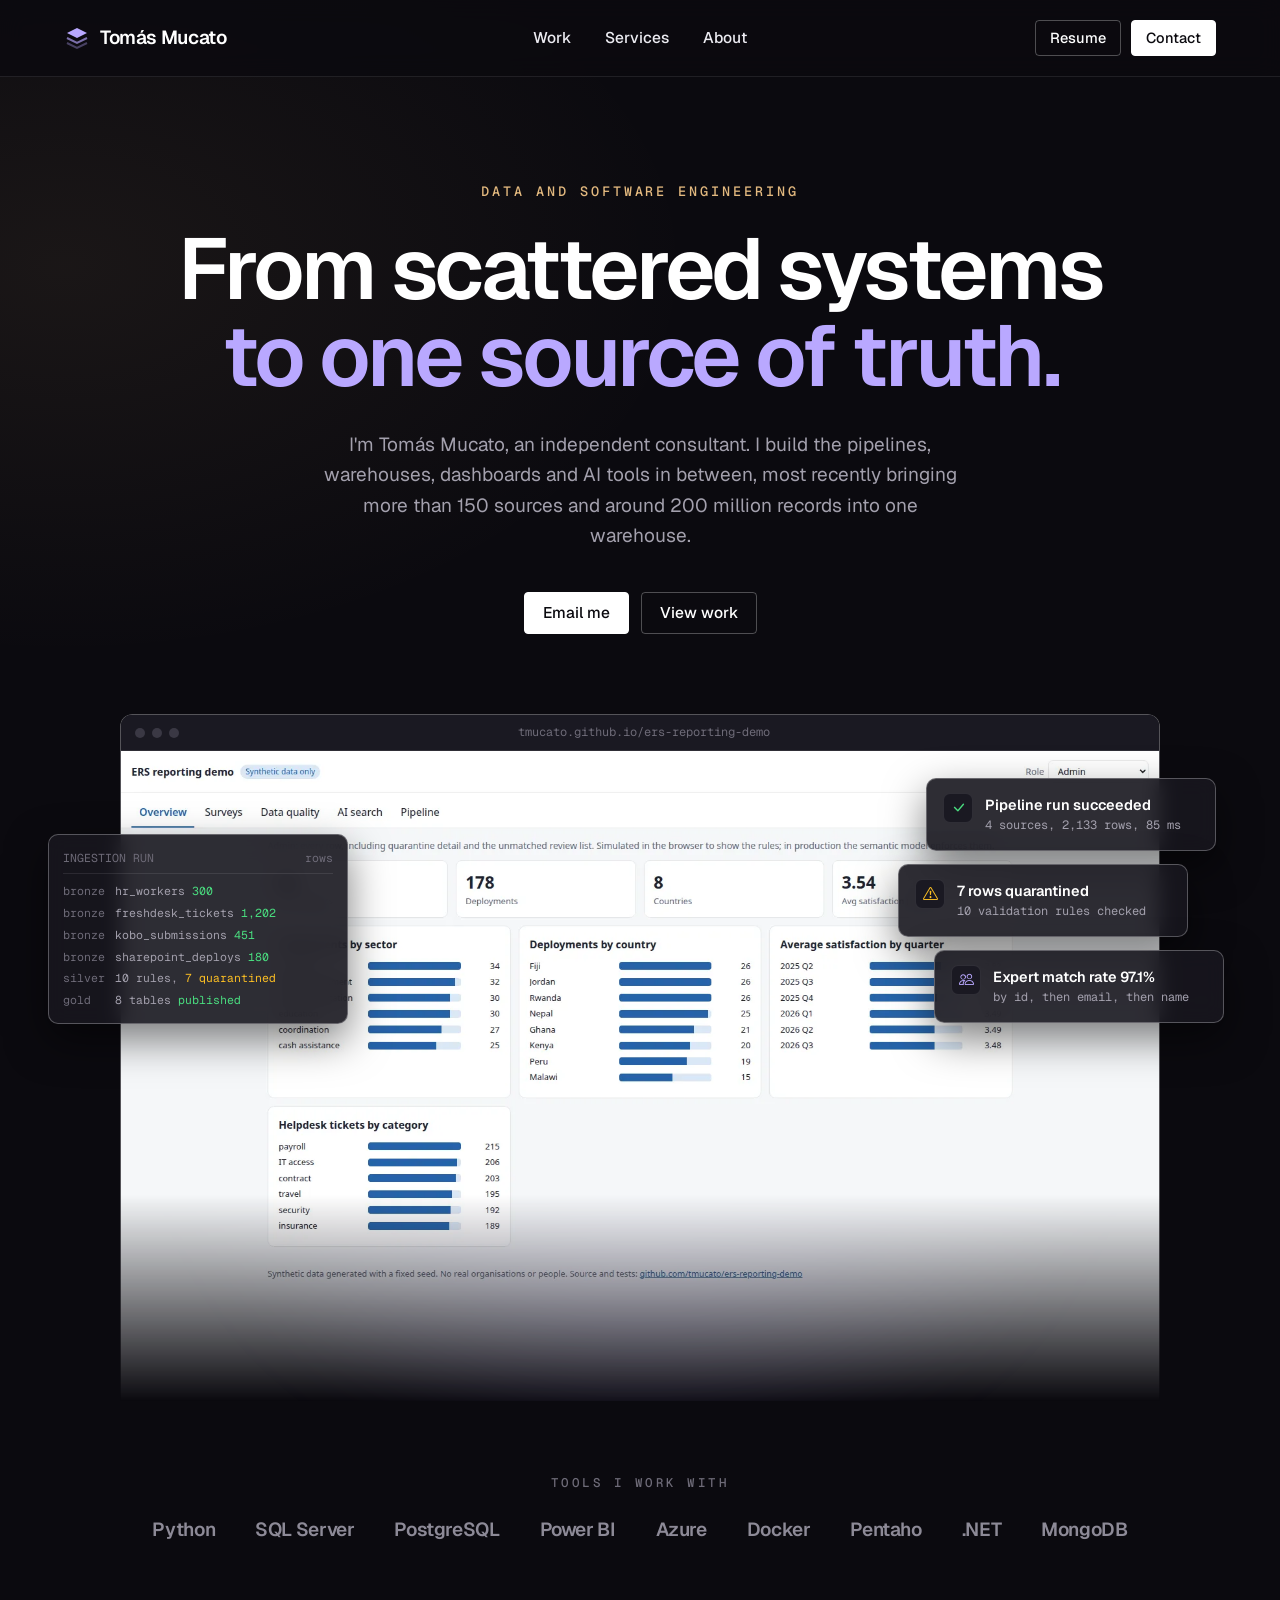
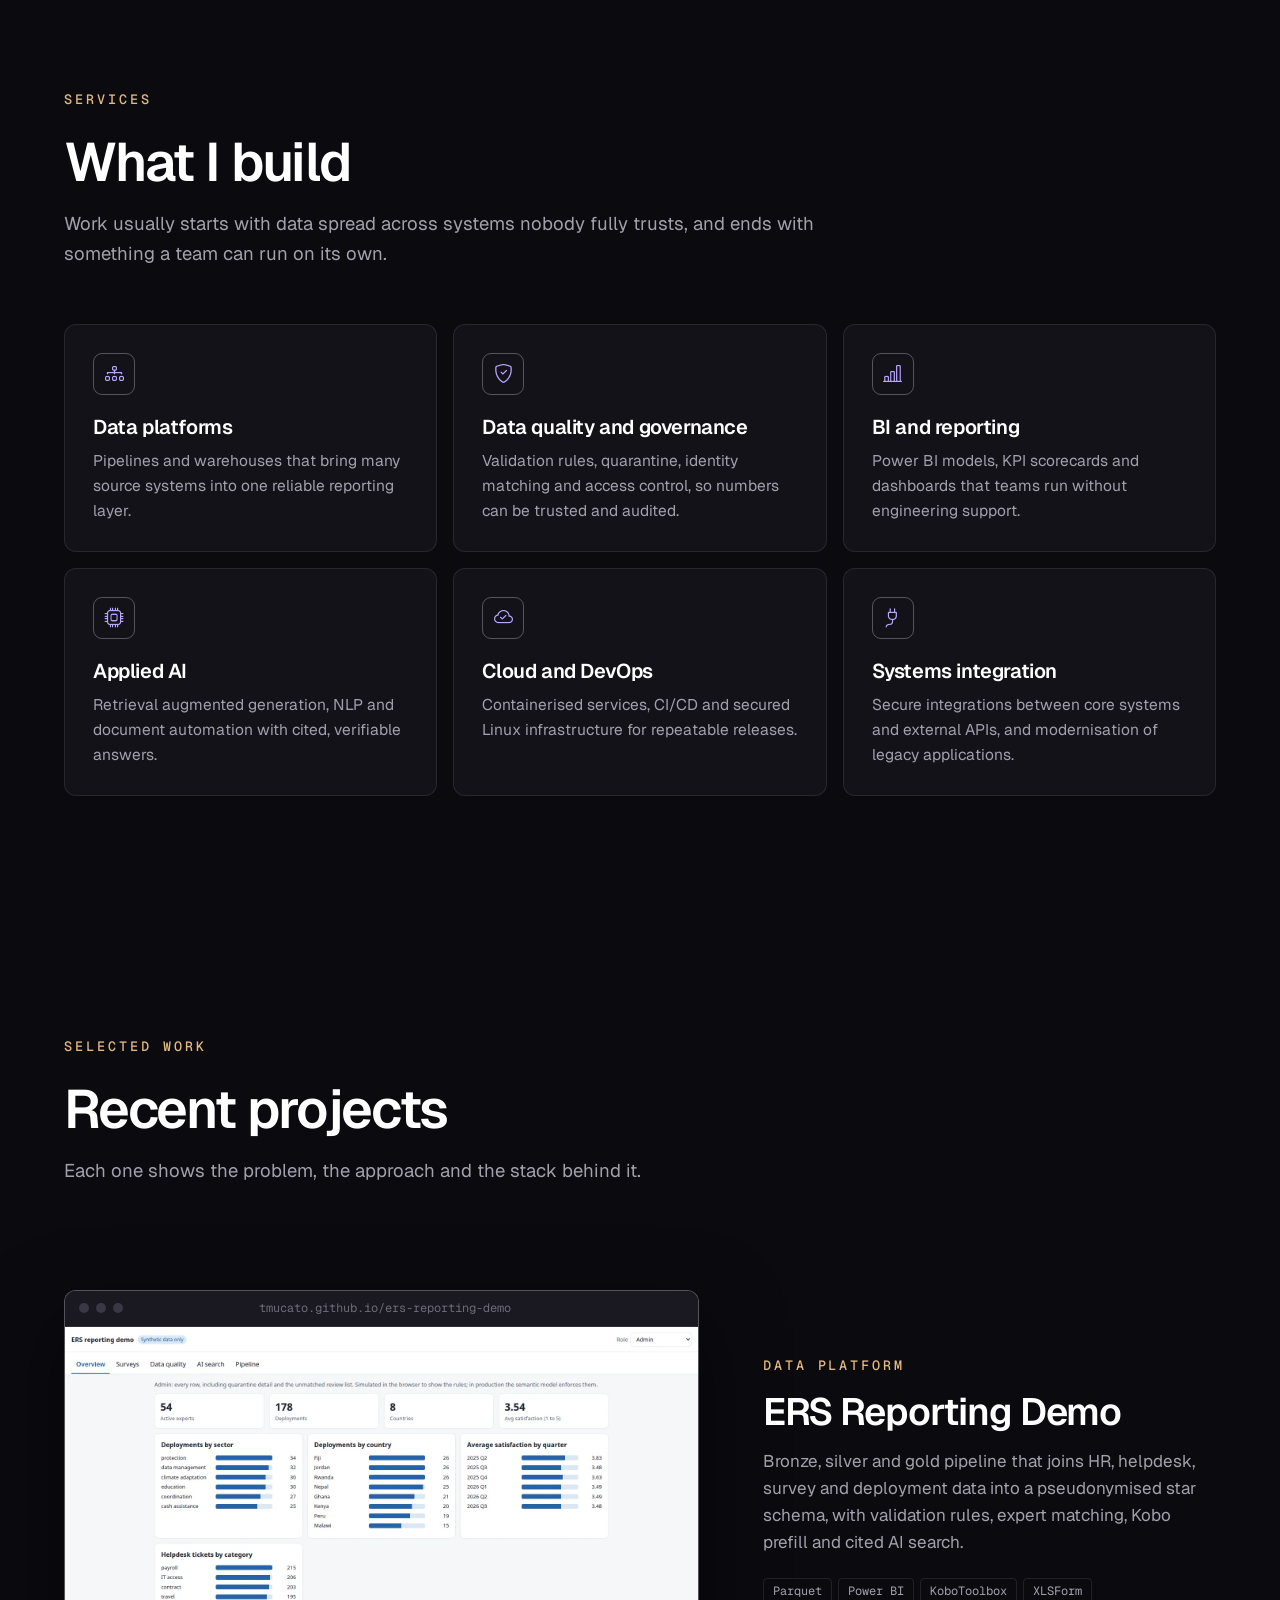
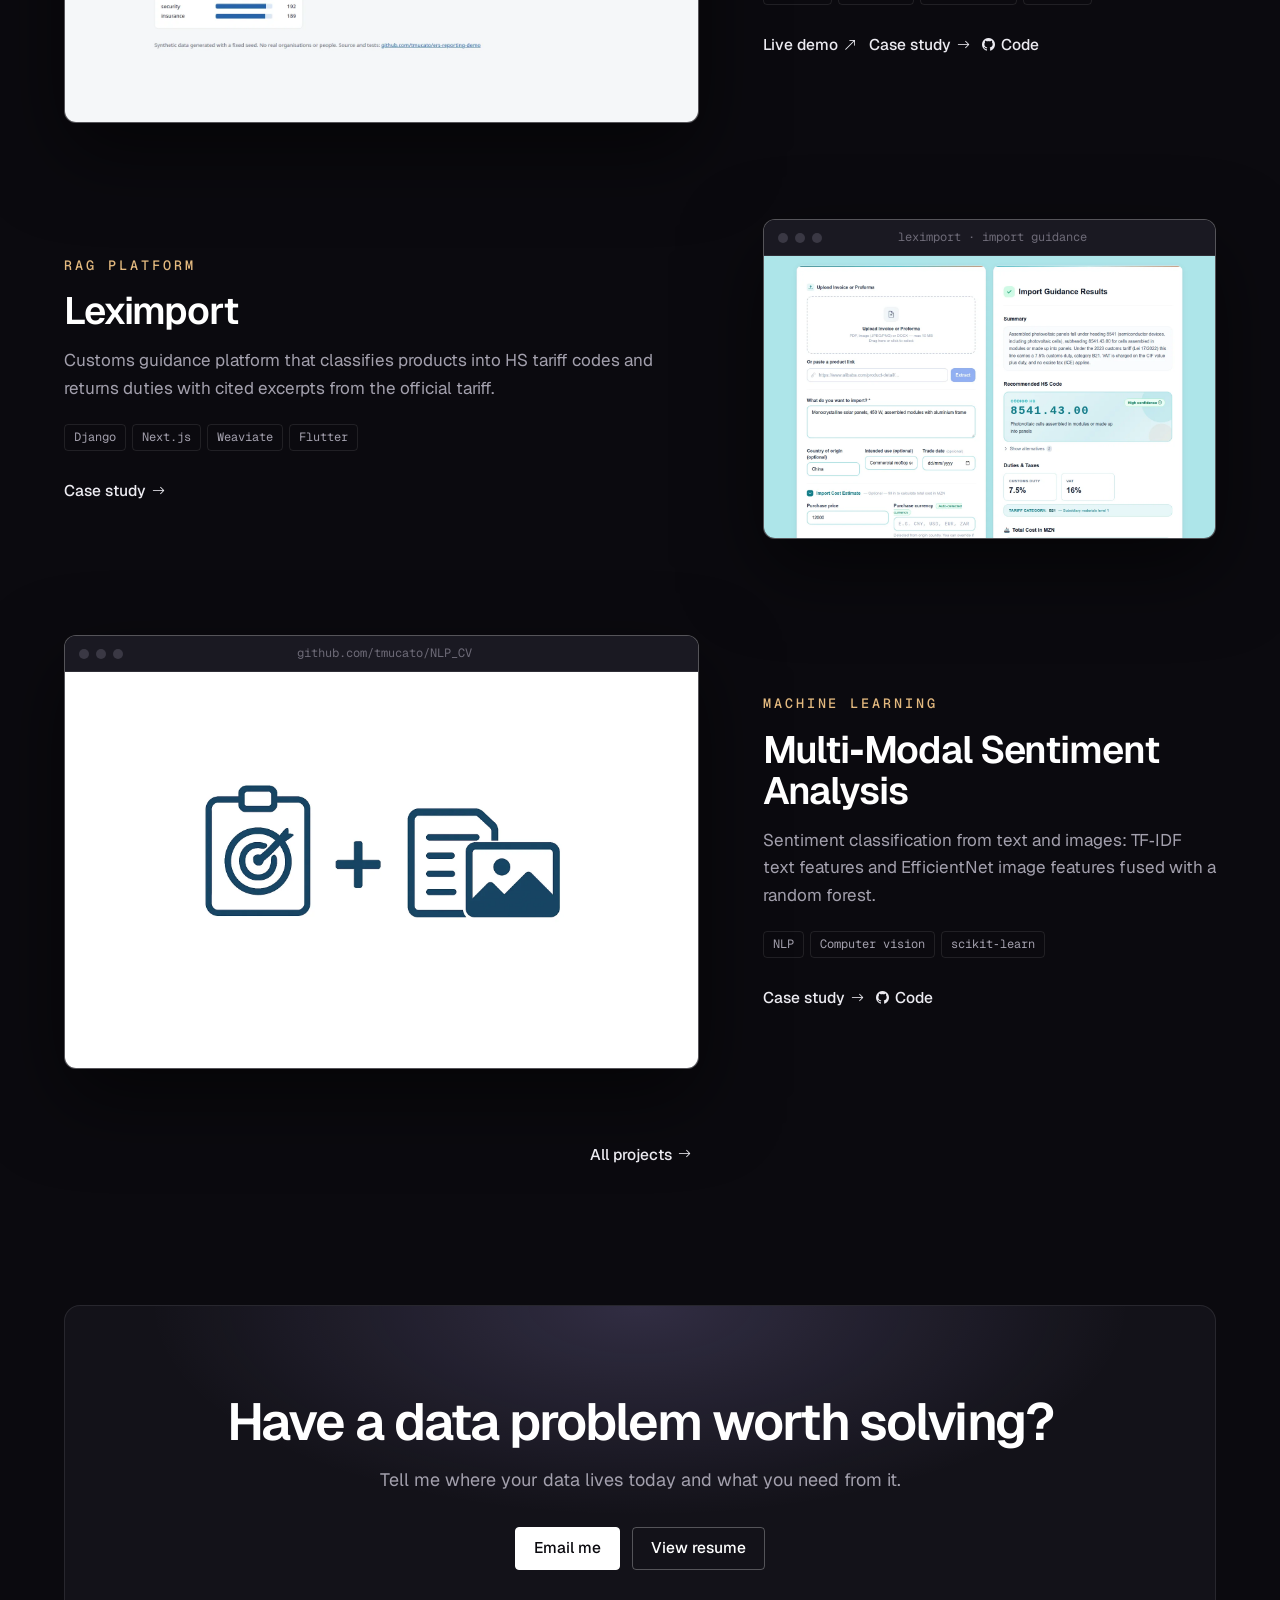
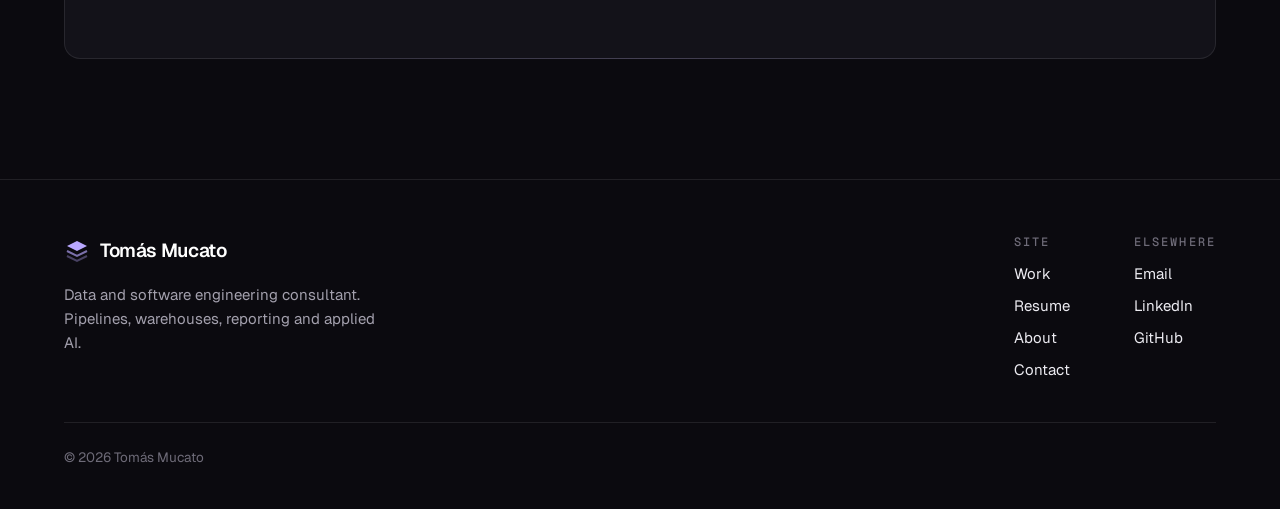
==== commit 6320212d: "feat: add Leximport app screenshots Capture the real Leximport frontend with sample data (solar pane" ====
--- a/index.html
+++ b/index.html
@@ -151,8 +151,8 @@
       <article class="feature flip">
         <div class="feature-media">
         <div class="browser rounded">
-          <div class="browser-bar"><span></span><span></span><span></span><em>leximport</em></div>
-          <img src="assets/img/portfolio/portfolio-4.webp" alt="Leximport" class="contain dark">
+          <div class="browser-bar"><span></span><span></span><span></span><em>leximport · import guidance</em></div>
+          <img src="assets/img/portfolio/portfolio-4-cover.webp" alt="Leximport">
         </div>
         </div>
         <div>
